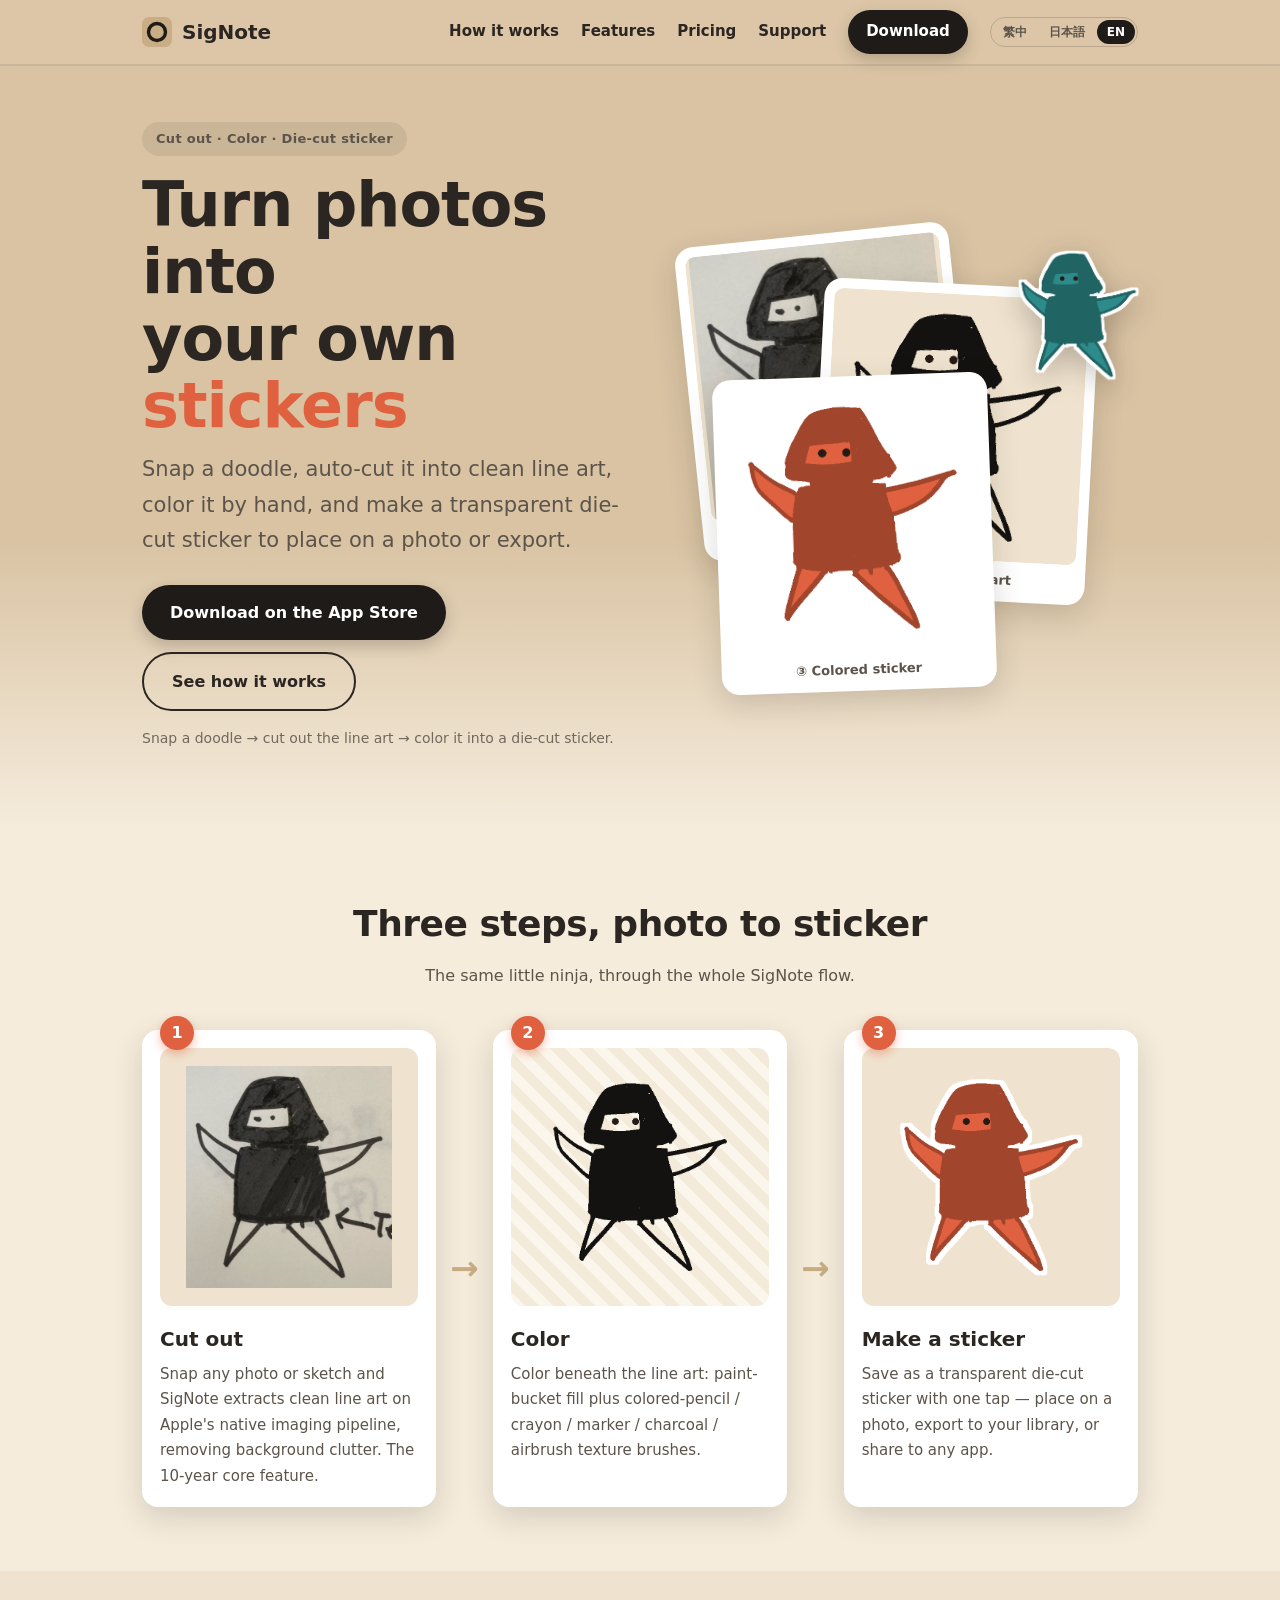
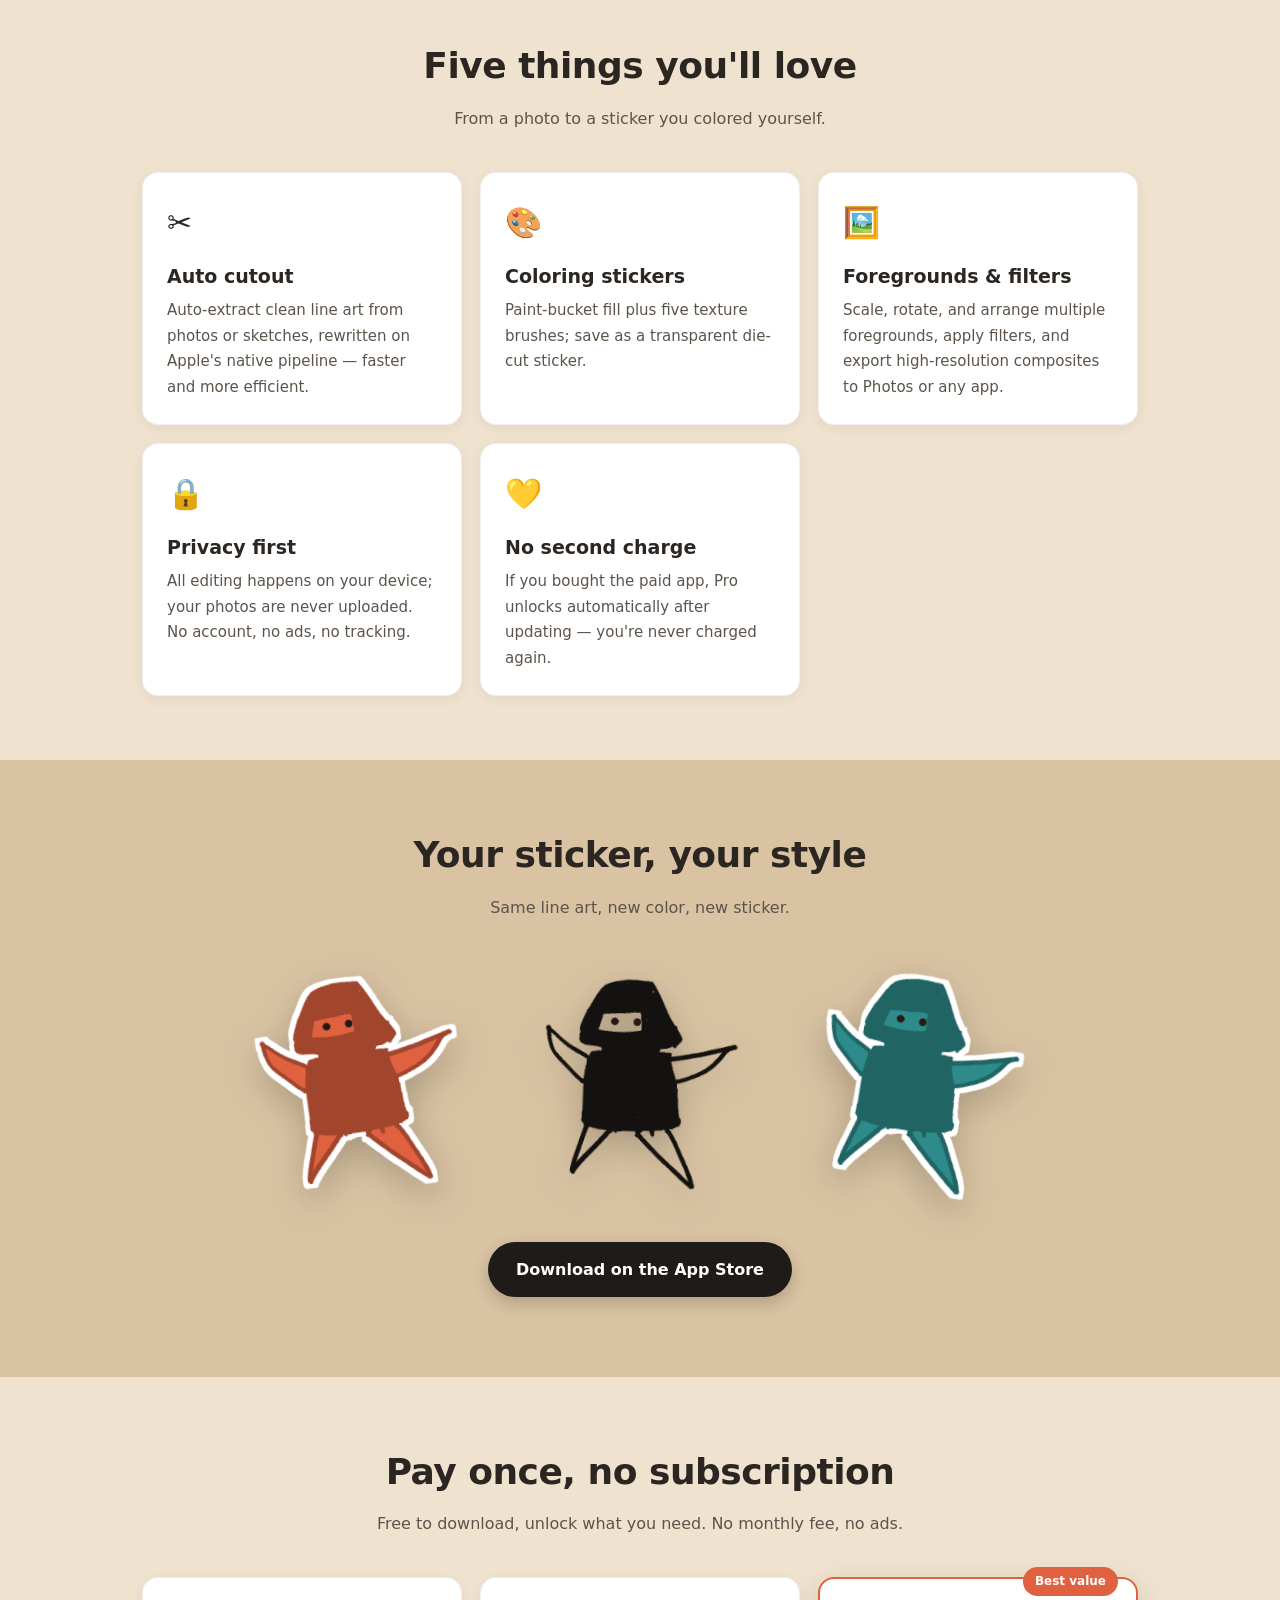
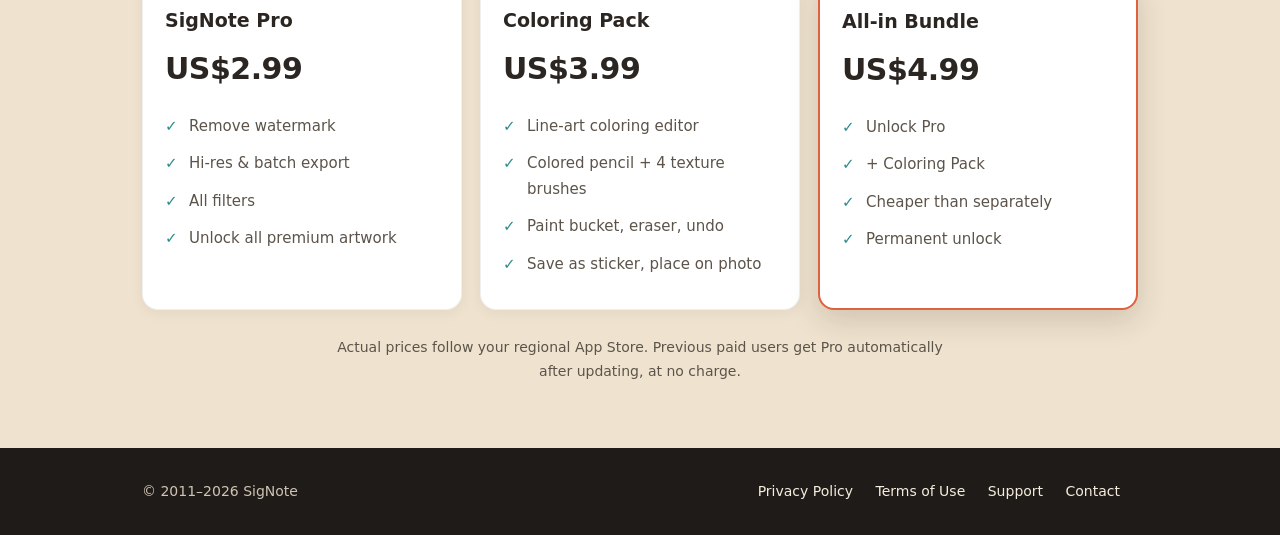
==== index.html @ ab389748 "官網多語系切換（繁中／日本語／English）上線 Co-Authored-By: Claude Opus 4.8 <noreply@anthropic.com>" ====
<!DOCTYPE html>
<!-- SigNote website — content v2.0.0 (無社群版；v2.1 廣場內容見 git tag site-v2.1.0) -->
<html lang="zh-Hant">
<head>
<meta charset="utf-8">
<meta name="viewport" content="width=device-width, initial-scale=1">
<title>SigNote — 把照片畫成你的貼紙</title>
<meta name="description" content="SigNote：把照片或手繪稿自動去背成乾淨線稿，在線稿上塗色，做成透明 die-cut 貼紙。十年磨一劍的照片註記 App，SigNote 出品。">
<meta property="og:title" content="SigNote — 把照片畫成你的貼紙">
<meta property="og:description" content="畫稿去背 × 線稿塗色 × 透明 die-cut 貼紙。">
<meta property="og:type" content="website">
<link rel="stylesheet" href="style.css">
</head>
<body>

<!-- TODO：把 APPSTORE_URL 換成正式 App Store 連結 -->
<header class="site">
  <div class="wrap">
    <a class="brand" href="#top">
      <svg width="30" height="30" viewBox="0 0 30 30" aria-hidden="true">
        <rect width="30" height="30" rx="7" fill="#c9ad84"/>
        <circle cx="15" cy="15" r="8.5" fill="none" stroke="#1f1b18" stroke-width="3.4"/>
      </svg>
      SigNote
    </a>
    <nav class="top">
      <a href="#how" data-i18n="nav_how">怎麼運作</a>
      <a href="#features" data-i18n="nav_features">功能</a>
      <a href="#pricing" data-i18n="nav_pricing">價格</a>
      <a href="support.html" data-i18n="nav_support">客服</a>
      <a class="btn btn-sm" href="APPSTORE_URL" data-i18n="nav_download">下載</a>
      <span class="lang-switch" role="group" aria-label="Language">
        <button type="button" data-lang="zh">繁中</button>
        <button type="button" data-lang="ja">日本語</button>
        <button type="button" data-lang="en">EN</button>
      </span>
    </nav>
  </div>
</header>

<!-- HERO -->
<section class="hero" id="top">
  <div class="wrap hero-grid">
    <div class="hero-copy">
      <span class="eyebrow" data-i18n="hero_eyebrow">畫稿去背 · 線稿塗色 · 透明貼紙</span>
      <h1 data-i18n="hero_h1">把照片<br>畫成你的<span class="hl">貼紙</span></h1>
      <p class="tag" data-i18n="hero_tag">一張隨手拍的塗鴉，自動去背成乾淨線稿，親手上色，做成透明 die-cut 貼紙，貼回照片或輸出分享。</p>
      <p class="cta">
        <a class="btn" href="APPSTORE_URL" data-i18n="hero_cta1">App Store 下載</a>
        <a class="btn alt" href="#how" data-i18n="hero_cta2">看看怎麼做</a>
      </p>
      <p class="en" data-i18n="hero_en">Snap a doodle → cut out the line art → color it into a die-cut sticker.</p>
    </div>

    <div class="hero-art" aria-hidden="true">
      <figure class="pl pl-1">
        <img src="assets/demo-source.jpg" alt="手繪原稿" loading="eager">
        <figcaption data-i18n="hero_cap1">① 拍下塗鴉</figcaption>
      </figure>
      <figure class="pl pl-2">
        <img src="assets/demo-lineart.png" alt="去背線稿">
        <figcaption data-i18n="hero_cap2">② 去背線稿</figcaption>
      </figure>
      <figure class="pl pl-3 sticker">
        <img src="assets/demo-sticker.png" alt="彩色貼紙">
        <figcaption data-i18n="hero_cap3">③ 塗色貼紙</figcaption>
      </figure>
      <img class="float-stik fs-a" src="assets/demo-sticker-teal.png" alt="">
    </div>
  </div>
</section>

<!-- HOW IT WORKS -->
<section class="block how" id="how">
  <div class="wrap">
    <h2 data-i18n="how_h2">三步，從照片到貼紙</h2>
    <p class="sub" data-i18n="how_sub">同一隻小忍者，走完 SigNote 的完整流程。</p>
    <div class="steps">
      <div class="step">
        <div class="stage"><img src="assets/demo-source.jpg" alt="手繪原稿"></div>
        <div class="n">1</div>
        <h3 data-i18n="step1_h">畫稿去背</h3>
        <p data-i18n="step1_p">拍下任何照片或手繪稿，SigNote 以 Apple 原生影像管線自動萃取乾淨線稿，去掉背景雜物。十年口碑的核心功能。</p>
      </div>
      <div class="arrow">→</div>
      <div class="step">
        <div class="stage line"><img src="assets/demo-lineart.png" alt="去背線稿"></div>
        <div class="n">2</div>
        <h3 data-i18n="step2_h">線稿塗色</h3>
        <p data-i18n="step2_p">在線稿下方上色：油漆桶填色，搭配彩色鉛筆／蠟筆／麥克筆／炭筆／噴槍質感筆刷，隨手畫出自己的風格。</p>
      </div>
      <div class="arrow">→</div>
      <div class="step">
        <div class="stage"><img src="assets/demo-sticker.png" alt="彩色 die-cut 貼紙"></div>
        <div class="n">3</div>
        <h3 data-i18n="step3_h">變成貼紙</h3>
        <p data-i18n="step3_p">一鍵存成透明 die-cut 貼紙，貼回照片前景、輸出到相簿，或分享到任何 App。</p>
      </div>
    </div>
  </div>
</section>

<!-- FEATURES -->
<section class="block tint" id="features">
  <div class="wrap">
    <h2 data-i18n="feat_h2">你會愛上的五件事</h2>
    <p class="sub" data-i18n="feat_sub">從一張照片，到一張你親手上色的貼紙。</p>
    <div class="features">
      <div class="card"><div class="ic">✂️</div><h3 data-i18n="f1_h">畫稿去背</h3><p data-i18n="f1_p">照片或手繪稿自動萃取乾淨線稿，以 Apple 原生影像管線重寫，更快更省電。</p></div>
      <div class="card"><div class="ic">🎨</div><h3 data-i18n="f2_h">塗色貼紙</h3><p data-i18n="f2_p">油漆桶填色＋五種質感筆刷，存成透明 die-cut 貼紙。</p></div>
      <div class="card"><div class="ic">🖼️</div><h3 data-i18n="f3_h">前景與濾鏡</h3><p data-i18n="f3_p">多張前景自由縮放旋轉、套濾鏡，高解析合成輸出到相簿或任何 App。</p></div>
      <div class="card"><div class="ic">🔒</div><h3 data-i18n="f4_h">隱私優先</h3><p data-i18n="f4_p">編輯全在裝置本機完成，相簿照片不外傳。無帳號、無廣告、無追蹤。</p></div>
      <div class="card"><div class="ic">💛</div><h3 data-i18n="f5_h">老用戶不二次收費</h3><p data-i18n="f5_p">曾購買付費版的你，更新後自動解鎖 Pro，永不再收費。</p></div>
    </div>
  </div>
</section>

<!-- SHOWCASE -->
<section class="block showcase">
  <div class="wrap">
    <h2 data-i18n="show_h2">你的貼紙，你的風格</h2>
    <p class="sub" data-i18n="show_sub">同一張線稿，換個顏色就是全新的貼紙。</p>
    <div class="stik-row">
      <img src="assets/demo-sticker.png" alt="珊瑚色忍者貼紙" class="bigstik s1">
      <img src="assets/demo-lineart.png" alt="線稿忍者" class="bigstik s2">
      <img src="assets/demo-sticker-teal.png" alt="湖綠色忍者貼紙" class="bigstik s3">
    </div>
    <p class="center"><a class="btn" href="APPSTORE_URL" data-i18n="hero_cta1">App Store 下載</a></p>
  </div>
</section>

<!-- PRICING -->
<section class="block tint" id="pricing">
  <div class="wrap">
    <h2 data-i18n="price_h2">一次買斷，沒有訂閱</h2>
    <p class="sub" data-i18n="price_sub">免費下載，依你需要解鎖。沒有月費、沒有廣告。</p>
    <div class="plans">
      <div class="plan">
        <h3>SigNote Pro</h3>
        <div class="price">US$2.99</div>
        <ul data-i18n="plan1_list">
          <li>去除浮水印</li>
          <li>高解析・批次輸出</li>
          <li>全部濾鏡</li>
          <li>解鎖全部進階圖案</li>
        </ul>
      </div>
      <div class="plan">
        <h3 data-i18n="plan2_h">塗色貼紙功能包</h3>
        <div class="price">US$3.99</div>
        <ul data-i18n="plan2_list">
          <li>線稿塗色編輯器</li>
          <li>彩色鉛筆＋四種質感筆刷</li>
          <li>油漆桶・橡皮擦・undo</li>
          <li>存成貼紙、貼回照片</li>
        </ul>
      </div>
      <div class="plan best">
        <span class="ribbon" data-i18n="plan_ribbon">最划算</span>
        <h3 data-i18n="plan3_h">全功能包</h3>
        <div class="price">US$4.99</div>
        <ul data-i18n="plan3_list">
          <li>一次解鎖 Pro</li>
          <li>＋ 塗色貼紙功能包</li>
          <li>比分開買更省</li>
          <li>永久解鎖</li>
        </ul>
      </div>
    </div>
    <p class="foot-note" data-i18n="price_note">實際價格依各地區 App Store 為準。曾購買舊付費版的用戶更新後自動解鎖 Pro，不再收費。</p>
  </div>
</section>

<footer class="site">
  <div class="wrap">
    <div>© 2011–2026 SigNote</div>
    <div class="links">
      <a href="privacy.html" data-i18n="foot_privacy">隱私權政策</a>
      <a href="terms.html" data-i18n="foot_terms">使用條款</a>
      <a href="support.html" data-i18n="foot_support">客服支援</a>
      <a href="mailto:signote.app@gmail.com" data-i18n="foot_contact">聯絡我們</a>
    </div>
  </div>
</footer>

<script src="i18n.js"></script>
</body>
</html>
---- style.css ----
/* SigNote 官網共用樣式。牛皮紙暖色 + 手繪 die-cut 貼紙感，呼應 App ICON。純 CSS、無框架。 */
:root {
  --kraft: #d9c3a3;
  --kraft-deep: #c9ad84;
  --ink: #2b2622;
  --ink-soft: #5c544b;
  --paper: #f5ecdc;
  --paper-2: #efe3cf;
  --accent: #1f1b18;
  --pop: #e0613f;
  --teal: #2e8b8b;
  --like: #e8557a;
  --radius: 16px;
  --maxw: 1040px;
  --shadow: 0 10px 30px rgba(40,30,20,.16);
}
* { box-sizing: border-box; }
html { scroll-behavior: smooth; }
body {
  margin: 0;
  font-family: -apple-system, "PingFang TC", "Hiragino Sans", "Noto Sans TC", system-ui, sans-serif;
  color: var(--ink);
  background: var(--paper);
  line-height: 1.7;
  -webkit-font-smoothing: antialiased;
}
a { color: var(--pop); text-decoration: none; }
a:hover { text-decoration: underline; }
img { max-width: 100%; display: block; }
.wrap { max-width: var(--maxw); margin: 0 auto; padding: 0 22px; }
.center { text-align: center; }

/* Header / nav */
header.site {
  background: rgba(217,195,163,.92);
  backdrop-filter: saturate(140%) blur(8px);
  -webkit-backdrop-filter: saturate(140%) blur(8px);
  border-bottom: 2px solid rgba(0,0,0,.08);
  position: sticky; top: 0; z-index: 20;
}
header.site .wrap { display: flex; align-items: center; justify-content: space-between; height: 64px; }
.brand { display: flex; align-items: center; gap: 10px; font-weight: 800; font-size: 20px; color: var(--ink); }
.brand:hover { text-decoration: none; }
.brand svg { display: block; }
nav.top { display: flex; align-items: center; gap: 22px; }
nav.top a { color: var(--ink); font-weight: 600; font-size: 15px; }
nav.top a.btn-sm { color: #fff; }
@media (max-width: 620px){ nav.top a:not(.btn-sm){ display:none; } }

/* Buttons */
.btn {
  display: inline-block; background: var(--accent); color: #fff !important;
  padding: 14px 28px; border-radius: 999px; font-weight: 700; font-size: 16px;
  border: 0; cursor: pointer; transition: transform .12s ease, box-shadow .12s ease;
  box-shadow: 0 6px 16px rgba(31,27,24,.22);
}
.btn:hover { text-decoration: none; transform: translateY(-2px); box-shadow: 0 10px 22px rgba(31,27,24,.28); }
.btn.alt { background: transparent; color: var(--ink) !important; border: 2px solid var(--ink); box-shadow: none; }
.btn.alt:hover { background: rgba(31,27,24,.06); }
.btn-sm { padding: 9px 18px; font-size: 14px; }

/* Hero */
.hero { background: linear-gradient(180deg, var(--kraft) 0%, var(--kraft) 62%, var(--paper) 100%); padding: 56px 0 64px; overflow: hidden; }
.hero-grid { display: grid; grid-template-columns: 1.05fr .95fr; gap: 32px; align-items: center; }
.eyebrow { display: inline-block; background: rgba(31,27,24,.08); color: var(--ink-soft);
  font-weight: 700; font-size: 13px; letter-spacing: .3px; padding: 6px 14px; border-radius: 999px; }
.hero h1 { font-size: clamp(38px, 6.4vw, 62px); line-height: 1.08; margin: 16px 0 12px; letter-spacing: -1px; }
.hero h1 .hl { color: var(--pop); }
.hero .tag { font-size: clamp(17px, 2.4vw, 21px); color: var(--ink-soft); margin: 0 0 26px; max-width: 480px; }
.hero .cta { display: flex; gap: 12px; flex-wrap: wrap; margin: 0 0 16px; }
.hero .en { font-size: 14px; color: var(--ink-soft); opacity: .85; }

/* Hero pipeline art: three overlapping die-cut cards + floating sticker */
.hero-art { position: relative; min-height: 420px; }
.pl { position: absolute; margin: 0; width: 60%; background: #fff;
  border-radius: 18px; box-shadow: var(--shadow); padding: 10px 10px 8px; }
.pl img { width: 100%; aspect-ratio: 1/1.04; object-fit: contain; border-radius: 10px; background: var(--paper-2); }
.pl figcaption { text-align: center; font-size: 13px; font-weight: 700; color: var(--ink-soft); padding: 8px 0 2px; }
.pl-1 { top: 0; left: 2%; transform: rotate(-6deg); z-index: 1; }
.pl-2 { top: 12%; left: 30%; transform: rotate(3deg); z-index: 2; }
.pl-3 { top: 34%; left: 8%; transform: rotate(-2deg); z-index: 3; }
.pl.sticker img { background: transparent; }
.pl.sticker { background: #fff; }
.float-stik { position: absolute; width: 30%; right: -2%; top: 2%; z-index: 4;
  filter: drop-shadow(0 8px 14px rgba(40,30,20,.28)); animation: float 5.5s ease-in-out infinite; }
@keyframes float { 0%,100%{ transform: translateY(0) rotate(8deg);} 50%{ transform: translateY(-14px) rotate(8deg);} }

@media (max-width: 760px){
  .hero-grid { grid-template-columns: 1fr; }
  .hero-art { min-height: 360px; margin-top: 8px; max-width: 420px; }
}

/* Sections */
section.block { padding: 64px 0; }
section.block.tint { background: var(--paper-2); }
section.block h2 { font-size: clamp(27px, 4vw, 36px); margin: 0 0 8px; text-align: center; letter-spacing: -.5px; }
section.block .sub { text-align: center; color: var(--ink-soft); margin: 0 auto 40px; max-width: 560px; }

/* How it works — pipeline */
.steps { display: flex; align-items: stretch; justify-content: center; gap: 14px; flex-wrap: wrap; }
.step { flex: 1 1 240px; max-width: 300px; background: #fff; border-radius: var(--radius);
  box-shadow: var(--shadow); padding: 18px; position: relative; }
.step .stage { background: var(--paper-2); border-radius: 12px; aspect-ratio: 1/1; display: grid; place-items: center; overflow: hidden; }
.step .stage img { width: 86%; height: 86%; object-fit: contain; }
.step .stage.line { background: repeating-linear-gradient(45deg, #fbf6ec, #fbf6ec 10px, #f3ead9 10px, #f3ead9 20px); }
.step .n { position: absolute; top: -14px; left: 18px; width: 34px; height: 34px; border-radius: 50%;
  background: var(--pop); color: #fff; font-weight: 800; display: grid; place-items: center; box-shadow: 0 4px 10px rgba(224,97,63,.4); }
.step h3 { margin: 16px 0 6px; font-size: 20px; }
.step p { margin: 0; color: var(--ink-soft); font-size: 15px; }
.steps .arrow { align-self: center; font-size: 34px; color: var(--kraft-deep); font-weight: 700; }
@media (max-width: 760px){ .steps .arrow { transform: rotate(90deg); } }

/* Feature grid */
.features { display: grid; grid-template-columns: repeat(auto-fit, minmax(240px, 1fr)); gap: 18px; }
.card {
  background: #fff; border: 1px solid rgba(0,0,0,.06); border-radius: var(--radius);
  padding: 24px; box-shadow: 0 3px 14px rgba(40,30,20,.06); transition: transform .14s ease, box-shadow .14s ease;
}
.card:hover { transform: translateY(-3px); box-shadow: var(--shadow); }
.card .ic { font-size: 30px; }
.card h3 { margin: 12px 0 6px; font-size: 19px; }
.card p { margin: 0; color: var(--ink-soft); font-size: 15px; }

/* Showcase — scattered die-cut stickers */
.showcase { background: var(--kraft); }
.stik-row { display: flex; gap: clamp(8px, 4vw, 48px); justify-content: center; align-items: center; flex-wrap: wrap; margin-bottom: 36px; }
.bigstik { width: clamp(150px, 26vw, 230px); filter: drop-shadow(0 12px 18px rgba(40,30,20,.26)); transition: transform .2s ease; }
.bigstik:hover { transform: translateY(-6px) scale(1.03); }
.bigstik.s1 { transform: rotate(-8deg); }
.bigstik.s2 { transform: rotate(2deg); }
.bigstik.s3 { transform: rotate(9deg); }
.bigstik.s1:hover { transform: rotate(-8deg) translateY(-6px) scale(1.03); }
.bigstik.s3:hover { transform: rotate(9deg) translateY(-6px) scale(1.03); }

/* Pricing */
.plans { display: grid; grid-template-columns: repeat(auto-fit, minmax(230px, 1fr)); gap: 18px; align-items: stretch; }
.plan { background: #fff; border-radius: var(--radius); padding: 26px 22px; box-shadow: 0 3px 14px rgba(40,30,20,.06);
  border: 1px solid rgba(0,0,0,.06); position: relative; display: flex; flex-direction: column; }
.plan.best { border: 2px solid var(--pop); box-shadow: var(--shadow); }
.plan .ribbon { position: absolute; top: -12px; right: 18px; background: var(--pop); color: #fff;
  font-size: 12px; font-weight: 800; padding: 4px 12px; border-radius: 999px; }
.plan h3 { margin: 0 0 6px; font-size: 19px; }
.plan .price { font-size: 30px; font-weight: 800; letter-spacing: -.5px; margin-bottom: 14px; }
.plan ul { list-style: none; padding: 0; margin: 0; }
.plan li { color: var(--ink-soft); font-size: 15px; padding: 6px 0 6px 24px; position: relative; }
.plan li::before { content: "✓"; position: absolute; left: 0; color: var(--teal); font-weight: 800; }
.foot-note { text-align: center; color: var(--ink-soft); font-size: 14px; margin: 26px auto 0; max-width: 620px; }

/* Legal pages */
.legal { padding: 48px 0 72px; max-width: 760px; }   /* 窄一點利於長文閱讀 */
.legal h1 { font-size: 30px; margin-bottom: 4px; }
.legal .updated { color: var(--ink-soft); font-size: 14px; margin-bottom: 28px; }
.legal h2 { font-size: 21px; margin: 30px 0 8px; }
.legal h3 { font-size: 17px; margin: 20px 0 6px; }
.legal p, .legal li { color: var(--ink-soft); }
.legal .divider { border: 0; border-top: 1px dashed rgba(0,0,0,.2); margin: 40px 0; }
.legal table { width: 100%; border-collapse: collapse; margin: 12px 0; font-size: 14px; }
.legal th, .legal td { border: 1px solid rgba(0,0,0,.12); padding: 8px 10px; text-align: left; }
.lang-note { background: var(--kraft); border-radius: 12px; padding: 10px 16px; font-size: 14px; display: inline-block; }

/* Footer */
footer.site { background: var(--accent); color: #cfc4b3; padding: 32px 0; font-size: 14px; }
footer.site .wrap { display: flex; flex-wrap: wrap; gap: 14px 28px; justify-content: space-between; align-items: center; }
footer.site a { color: #f5ecdc; }
footer.site .links a { margin-right: 18px; }

/* 語言切換 */
.lang-switch { display: inline-flex; gap: 2px; border: 1px solid rgba(31,27,24,.18); border-radius: 999px; padding: 2px; }
.lang-switch button { font: inherit; font-size: 12px; font-weight: 600; line-height: 1; color: var(--ink-soft); background: transparent; border: 0; padding: 6px 10px; border-radius: 999px; cursor: pointer; }
.lang-switch button:hover { color: var(--ink); }
.lang-switch button[aria-current="true"] { background: var(--accent); color: #fff; }
@media (max-width: 620px){ .lang-switch button { padding: 6px 8px; font-size: 11px; } }

@media (prefers-reduced-motion: reduce){ .float-stik { animation: none; } * { scroll-behavior: auto; } }
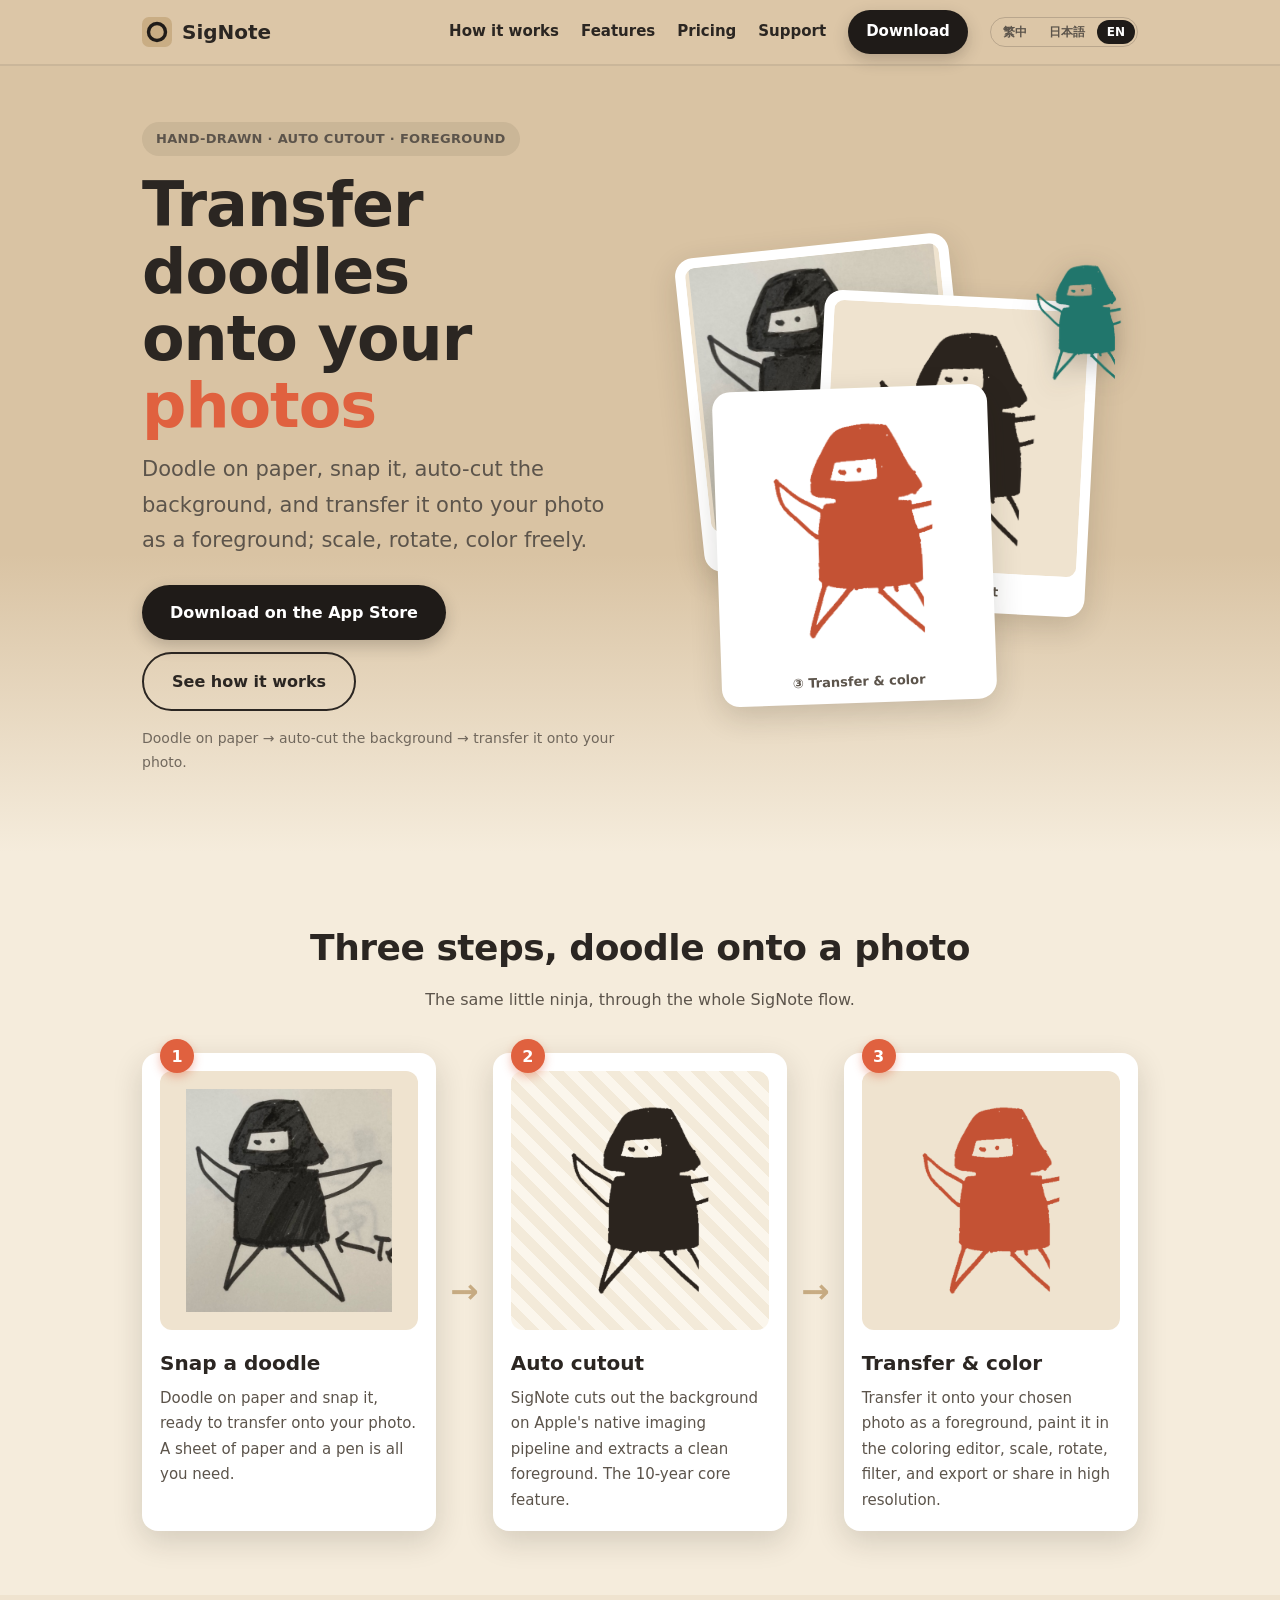
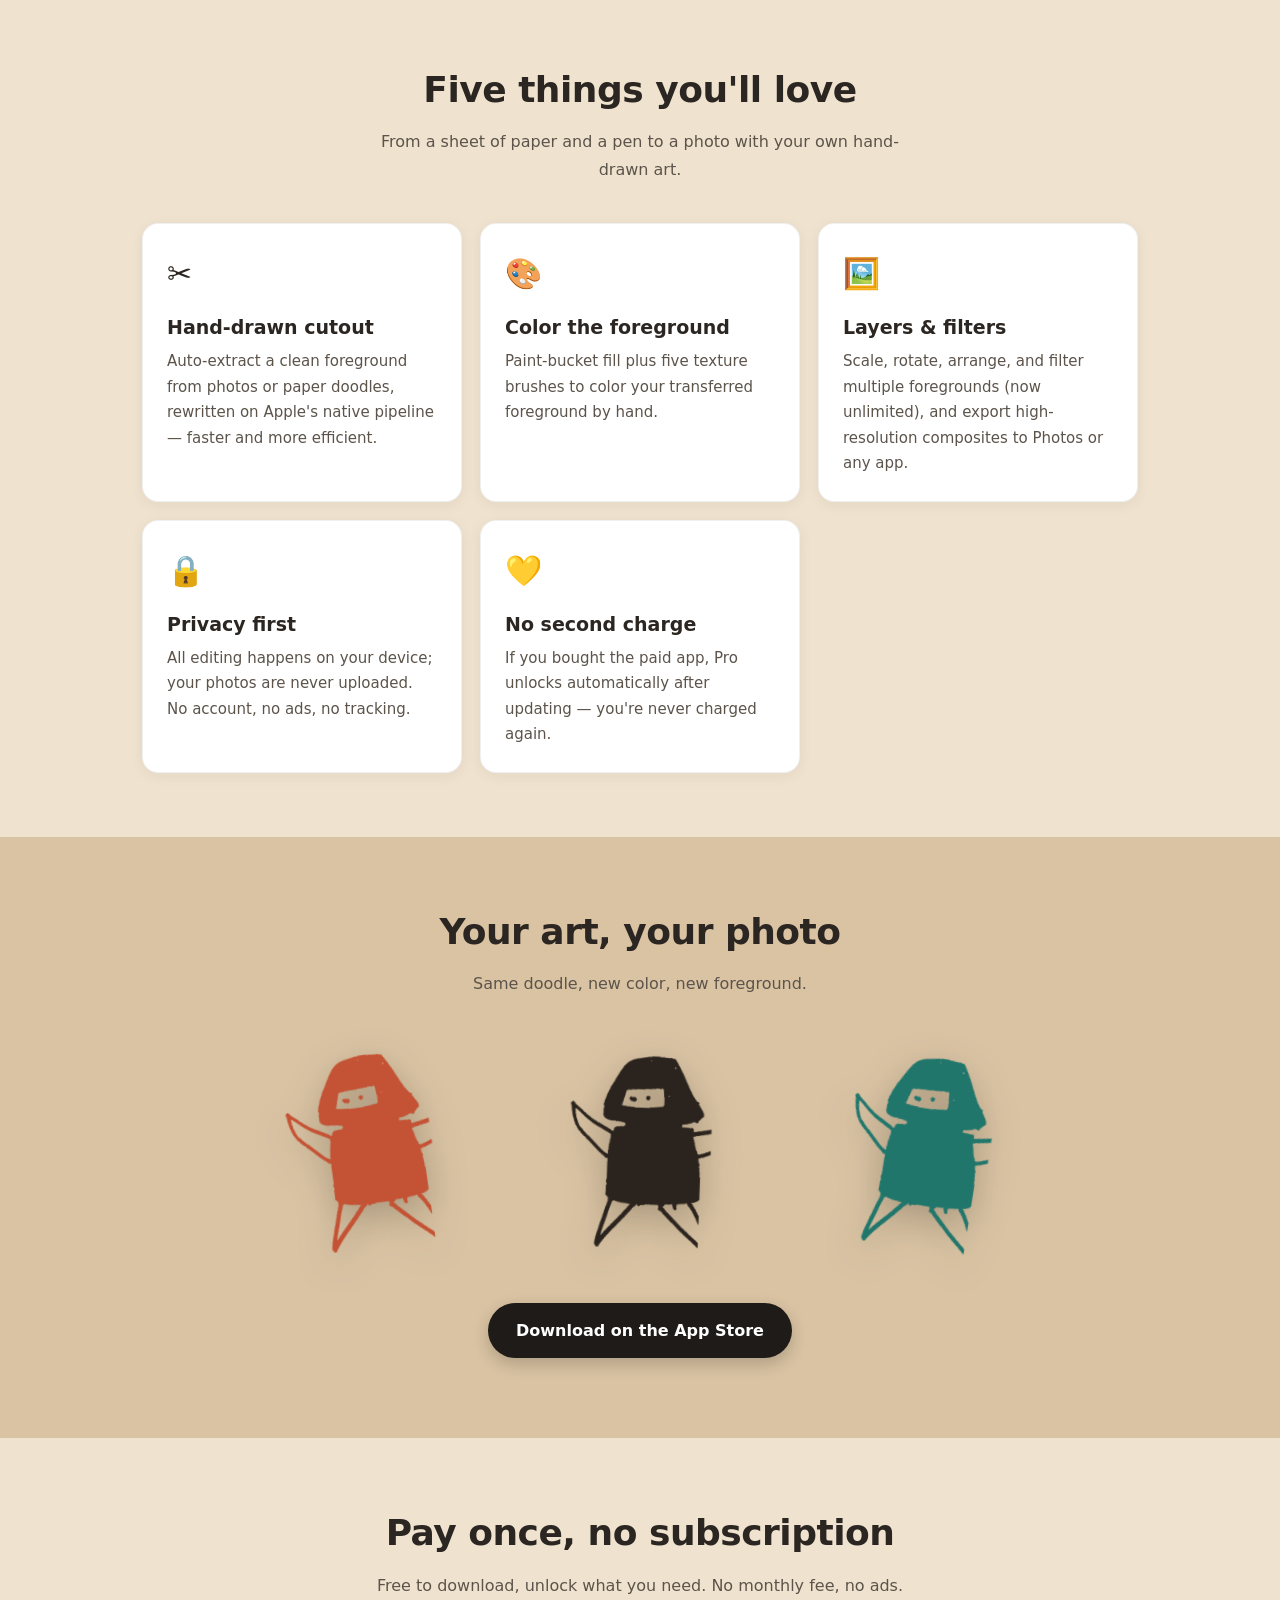
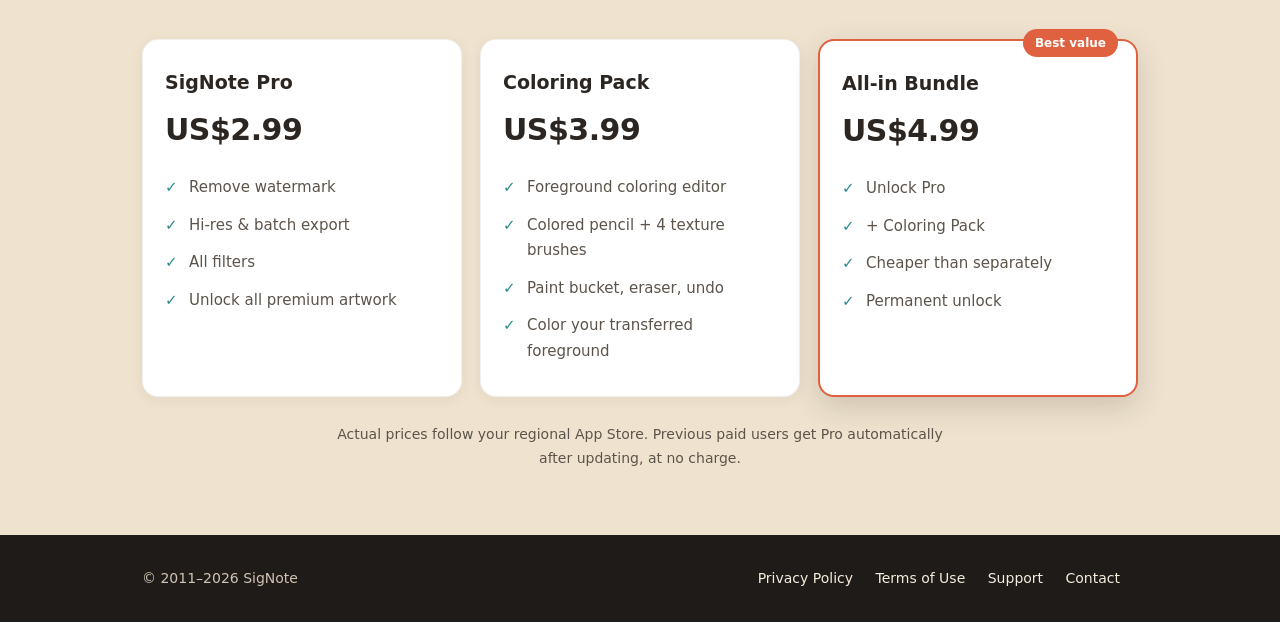
==== commit 62d7a140: "官網回到「手繪轉印到照片」定位＋重做前景圖 Co-Authored-By: Claude Opus 4.8 <noreply@anthropic.com>" ====
--- a/index.html
+++ b/index.html
@@ -1,13 +1,13 @@
 <!DOCTYPE html>
-<!-- SigNote website — content v2.0.0 (無社群版；v2.1 廣場內容見 git tag site-v2.1.0) -->
+<!-- SigNote website — content v2.0.0 (手繪轉印定位；v2.1 廣場內容見 git tag site-v2.1.0) -->
 <html lang="zh-Hant">
 <head>
 <meta charset="utf-8">
 <meta name="viewport" content="width=device-width, initial-scale=1">
-<title>SigNote — 把照片畫成你的貼紙</title>
-<meta name="description" content="SigNote：把照片或手繪稿自動去背成乾淨線稿，在線稿上塗色，做成透明 die-cut 貼紙。十年磨一劍的照片註記 App，SigNote 出品。">
-<meta property="og:title" content="SigNote — 把照片畫成你的貼紙">
-<meta property="og:description" content="畫稿去背 × 線稿塗色 × 透明 die-cut 貼紙。">
+<title>SigNote — 把手繪轉印到照片</title>
+<meta name="description" content="SigNote：把紙上手繪塗鴉自動去背，轉印到照片上當前景，自由縮放、旋轉、上色。十年磨一劍的手繪照片 App，台灣製造。">
+<meta property="og:title" content="SigNote — 把手繪轉印到照片">
+<meta property="og:description" content="手繪轉印 × 自動去背 × 多層前景。">
 <meta property="og:type" content="website">
 <link rel="stylesheet" href="style.css">
 </head>
@@ -42,30 +42,30 @@
 <section class="hero" id="top">
   <div class="wrap hero-grid">
     <div class="hero-copy">
-      <span class="eyebrow" data-i18n="hero_eyebrow">畫稿去背 · 線稿塗色 · 透明貼紙</span>
-      <h1 data-i18n="hero_h1">把照片<br>畫成你的<span class="hl">貼紙</span></h1>
-      <p class="tag" data-i18n="hero_tag">一張隨手拍的塗鴉，自動去背成乾淨線稿，親手上色，做成透明 die-cut 貼紙，貼回照片或輸出分享。</p>
+      <span class="eyebrow" data-i18n="hero_eyebrow">手繪轉印 · 自動去背 · 多層前景</span>
+      <h1 data-i18n="hero_h1">把手繪<br>轉印到你的<span class="hl">照片</span></h1>
+      <p class="tag" data-i18n="hero_tag">紙上隨手一張塗鴉，拍下自動去背，轉印成照片前景，自由縮放、旋轉、親手上色。</p>
       <p class="cta">
         <a class="btn" href="APPSTORE_URL" data-i18n="hero_cta1">App Store 下載</a>
         <a class="btn alt" href="#how" data-i18n="hero_cta2">看看怎麼做</a>
       </p>
-      <p class="en" data-i18n="hero_en">Snap a doodle → cut out the line art → color it into a die-cut sticker.</p>
+      <p class="en" data-i18n="hero_en">Doodle on paper → auto-cut the background → transfer it onto your photo.</p>
     </div>
 
     <div class="hero-art" aria-hidden="true">
       <figure class="pl pl-1">
-        <img src="assets/demo-source.jpg" alt="手繪原稿" loading="eager">
+        <img src="assets/demo-source.jpg" alt="手繪塗鴉" loading="eager">
         <figcaption data-i18n="hero_cap1">① 拍下塗鴉</figcaption>
       </figure>
       <figure class="pl pl-2">
-        <img src="assets/demo-lineart.png" alt="去背線稿">
-        <figcaption data-i18n="hero_cap2">② 去背線稿</figcaption>
+        <img src="assets/demo-fg.png" alt="自動去背前景">
+        <figcaption data-i18n="hero_cap2">② 自動去背</figcaption>
       </figure>
       <figure class="pl pl-3 sticker">
-        <img src="assets/demo-sticker.png" alt="彩色貼紙">
-        <figcaption data-i18n="hero_cap3">③ 塗色貼紙</figcaption>
+        <img src="assets/demo-fg-coral.png" alt="轉印上色前景">
+        <figcaption data-i18n="hero_cap3">③ 轉印上色</figcaption>
       </figure>
-      <img class="float-stik fs-a" src="assets/demo-sticker-teal.png" alt="">
+      <img class="float-stik fs-a" src="assets/demo-fg-teal.png" alt="">
     </div>
   </div>
 </section>
@@ -73,28 +73,28 @@
 <!-- HOW IT WORKS -->
 <section class="block how" id="how">
   <div class="wrap">
-    <h2 data-i18n="how_h2">三步，從照片到貼紙</h2>
+    <h2 data-i18n="how_h2">三步，把手繪轉印到照片</h2>
     <p class="sub" data-i18n="how_sub">同一隻小忍者，走完 SigNote 的完整流程。</p>
     <div class="steps">
       <div class="step">
-        <div class="stage"><img src="assets/demo-source.jpg" alt="手繪原稿"></div>
+        <div class="stage"><img src="assets/demo-source.jpg" alt="手繪塗鴉"></div>
         <div class="n">1</div>
-        <h3 data-i18n="step1_h">畫稿去背</h3>
-        <p data-i18n="step1_p">拍下任何照片或手繪稿，SigNote 以 Apple 原生影像管線自動萃取乾淨線稿，去掉背景雜物。十年口碑的核心功能。</p>
+        <h3 data-i18n="step1_h">拍下塗鴉</h3>
+        <p data-i18n="step1_p">在紙上隨手塗鴉，拍下照片，準備轉印到你的相片裡。一張紙、一隻筆就能開始。</p>
       </div>
       <div class="arrow">→</div>
       <div class="step">
-        <div class="stage line"><img src="assets/demo-lineart.png" alt="去背線稿"></div>
+        <div class="stage line"><img src="assets/demo-fg.png" alt="自動去背前景"></div>
         <div class="n">2</div>
-        <h3 data-i18n="step2_h">線稿塗色</h3>
-        <p data-i18n="step2_p">在線稿下方上色：油漆桶填色，搭配彩色鉛筆／蠟筆／麥克筆／炭筆／噴槍質感筆刷，隨手畫出自己的風格。</p>
+        <h3 data-i18n="step2_h">自動去背</h3>
+        <p data-i18n="step2_p">SigNote 以 Apple 原生影像管線自動去背，萃取乾淨前景，去掉背景雜物。十年口碑的核心功能。</p>
       </div>
       <div class="arrow">→</div>
       <div class="step">
-        <div class="stage"><img src="assets/demo-sticker.png" alt="彩色 die-cut 貼紙"></div>
+        <div class="stage"><img src="assets/demo-fg-coral.png" alt="轉印上色前景"></div>
         <div class="n">3</div>
-        <h3 data-i18n="step3_h">變成貼紙</h3>
-        <p data-i18n="step3_p">一鍵存成透明 die-cut 貼紙，貼回照片前景、輸出到相簿，或分享到任何 App。</p>
+        <h3 data-i18n="step3_h">轉印上色</h3>
+        <p data-i18n="step3_p">轉印到你選的照片當前景，進塗色編輯器親手上色，自由縮放、旋轉、套濾鏡，高解析輸出或分享。</p>
       </div>
     </div>
   </div>
@@ -104,11 +104,11 @@
 <section class="block tint" id="features">
   <div class="wrap">
     <h2 data-i18n="feat_h2">你會愛上的五件事</h2>
-    <p class="sub" data-i18n="feat_sub">從一張照片，到一張你親手上色的貼紙。</p>
+    <p class="sub" data-i18n="feat_sub">從一張紙、一隻筆，到一張有你手繪的照片。</p>
     <div class="features">
-      <div class="card"><div class="ic">✂️</div><h3 data-i18n="f1_h">畫稿去背</h3><p data-i18n="f1_p">照片或手繪稿自動萃取乾淨線稿，以 Apple 原生影像管線重寫，更快更省電。</p></div>
-      <div class="card"><div class="ic">🎨</div><h3 data-i18n="f2_h">塗色貼紙</h3><p data-i18n="f2_p">油漆桶填色＋五種質感筆刷，存成透明 die-cut 貼紙。</p></div>
-      <div class="card"><div class="ic">🖼️</div><h3 data-i18n="f3_h">前景與濾鏡</h3><p data-i18n="f3_p">多張前景自由縮放旋轉、套濾鏡，高解析合成輸出到相簿或任何 App。</p></div>
+      <div class="card"><div class="ic">✂️</div><h3 data-i18n="f1_h">手繪去背</h3><p data-i18n="f1_p">照片或紙上塗鴉自動萃取乾淨前景，以 Apple 原生影像管線重寫，更快更省電。</p></div>
+      <div class="card"><div class="ic">🎨</div><h3 data-i18n="f2_h">前景上色</h3><p data-i18n="f2_p">油漆桶填色＋五種質感筆刷，為轉印的前景親手上色。</p></div>
+      <div class="card"><div class="ic">🖼️</div><h3 data-i18n="f3_h">多層前景與濾鏡</h3><p data-i18n="f3_p">多張前景自由縮放、旋轉、排列、套濾鏡（不再有張數上限），高解析合成輸出到相簿或任何 App。</p></div>
       <div class="card"><div class="ic">🔒</div><h3 data-i18n="f4_h">隱私優先</h3><p data-i18n="f4_p">編輯全在裝置本機完成，相簿照片不外傳。無帳號、無廣告、無追蹤。</p></div>
       <div class="card"><div class="ic">💛</div><h3 data-i18n="f5_h">老用戶不二次收費</h3><p data-i18n="f5_p">曾購買付費版的你，更新後自動解鎖 Pro，永不再收費。</p></div>
     </div>
@@ -118,12 +118,12 @@
 <!-- SHOWCASE -->
 <section class="block showcase">
   <div class="wrap">
-    <h2 data-i18n="show_h2">你的貼紙，你的風格</h2>
-    <p class="sub" data-i18n="show_sub">同一張線稿，換個顏色就是全新的貼紙。</p>
+    <h2 data-i18n="show_h2">你的手繪，你的照片</h2>
+    <p class="sub" data-i18n="show_sub">同一張塗鴉，換個顏色就是全新的前景。</p>
     <div class="stik-row">
-      <img src="assets/demo-sticker.png" alt="珊瑚色忍者貼紙" class="bigstik s1">
-      <img src="assets/demo-lineart.png" alt="線稿忍者" class="bigstik s2">
-      <img src="assets/demo-sticker-teal.png" alt="湖綠色忍者貼紙" class="bigstik s3">
+      <img src="assets/demo-fg-coral.png" alt="珊瑚色忍者前景" class="bigstik s1">
+      <img src="assets/demo-fg.png" alt="墨色忍者前景" class="bigstik s2">
+      <img src="assets/demo-fg-teal.png" alt="湖綠色忍者前景" class="bigstik s3">
     </div>
     <p class="center"><a class="btn" href="APPSTORE_URL" data-i18n="hero_cta1">App Store 下載</a></p>
   </div>
@@ -146,13 +146,13 @@
         </ul>
       </div>
       <div class="plan">
-        <h3 data-i18n="plan2_h">塗色貼紙功能包</h3>
+        <h3 data-i18n="plan2_h">塗色功能包</h3>
         <div class="price">US$3.99</div>
         <ul data-i18n="plan2_list">
-          <li>線稿塗色編輯器</li>
+          <li>前景上色編輯器</li>
           <li>彩色鉛筆＋四種質感筆刷</li>
           <li>油漆桶・橡皮擦・undo</li>
-          <li>存成貼紙、貼回照片</li>
+          <li>為轉印前景上色</li>
         </ul>
       </div>
       <div class="plan best">
@@ -161,7 +161,7 @@
         <div class="price">US$4.99</div>
         <ul data-i18n="plan3_list">
           <li>一次解鎖 Pro</li>
-          <li>＋ 塗色貼紙功能包</li>
+          <li>＋ 塗色功能包</li>
           <li>比分開買更省</li>
           <li>永久解鎖</li>
         </ul>
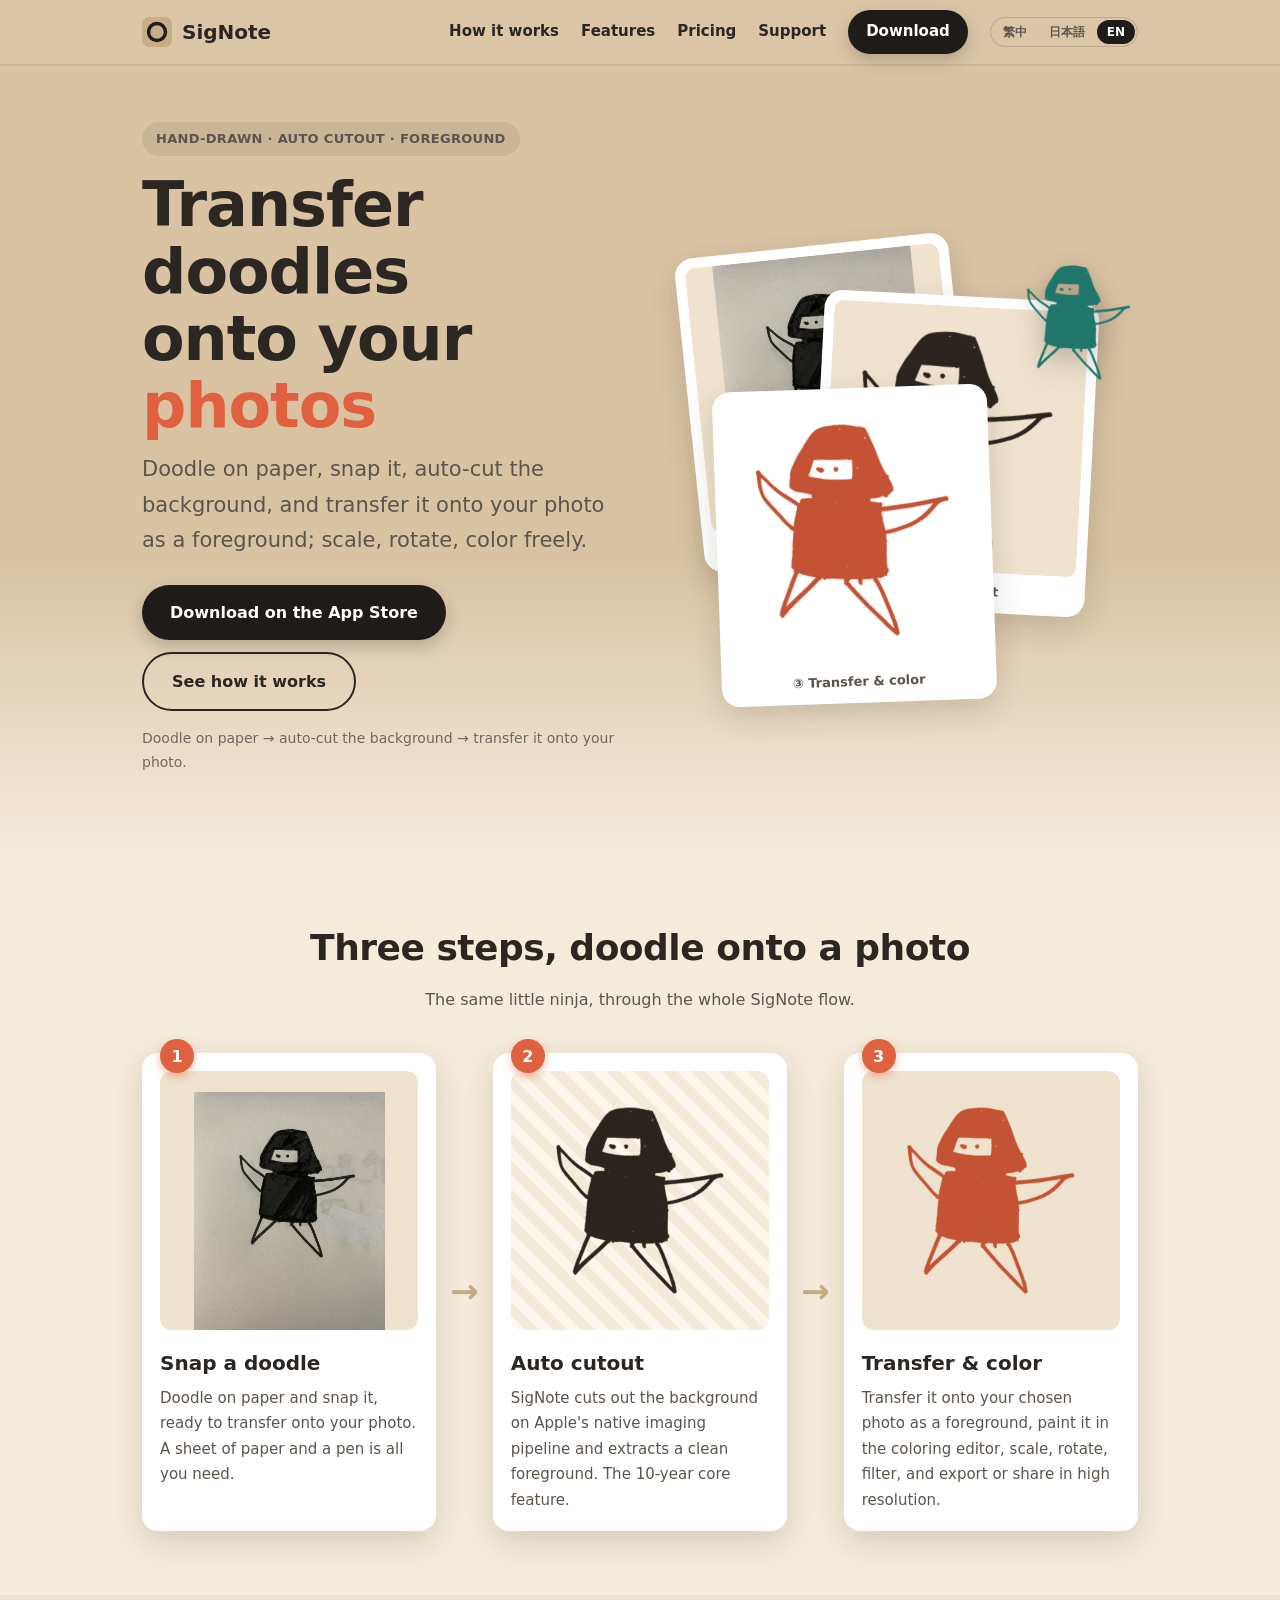
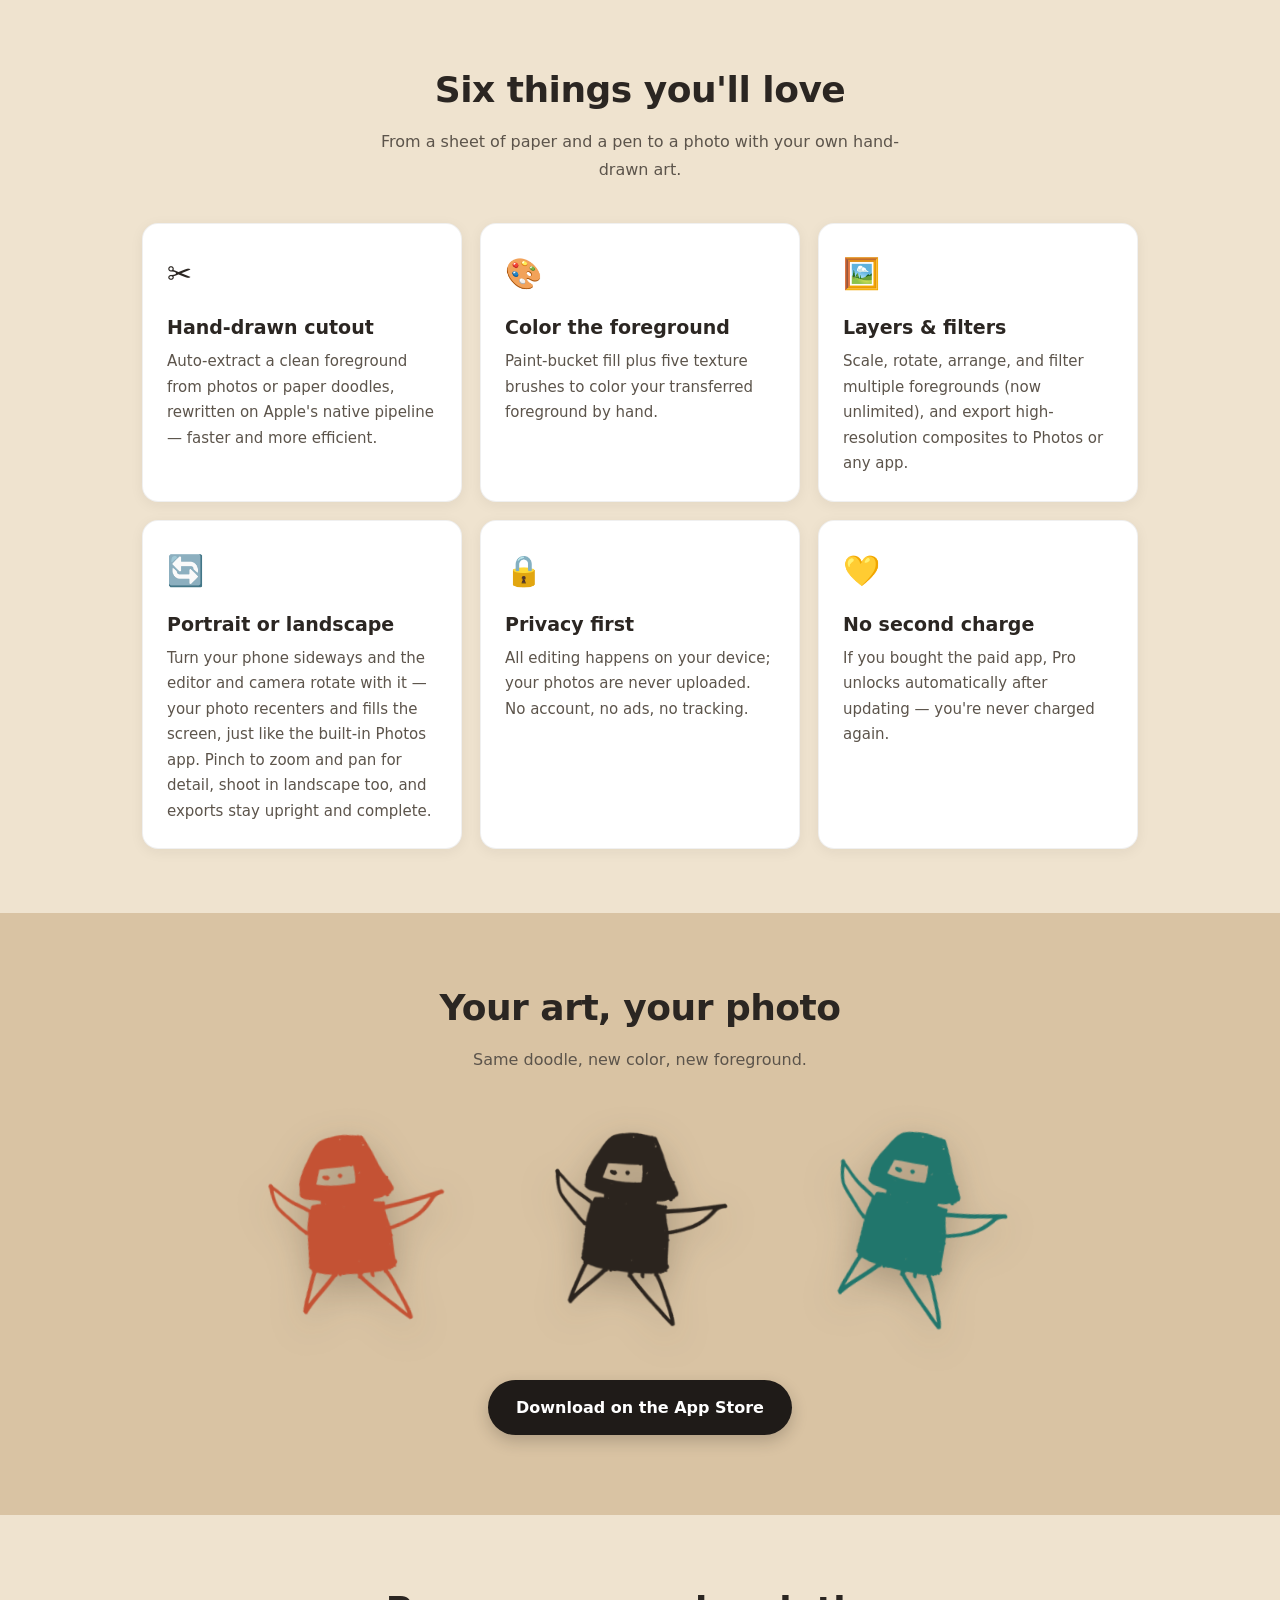
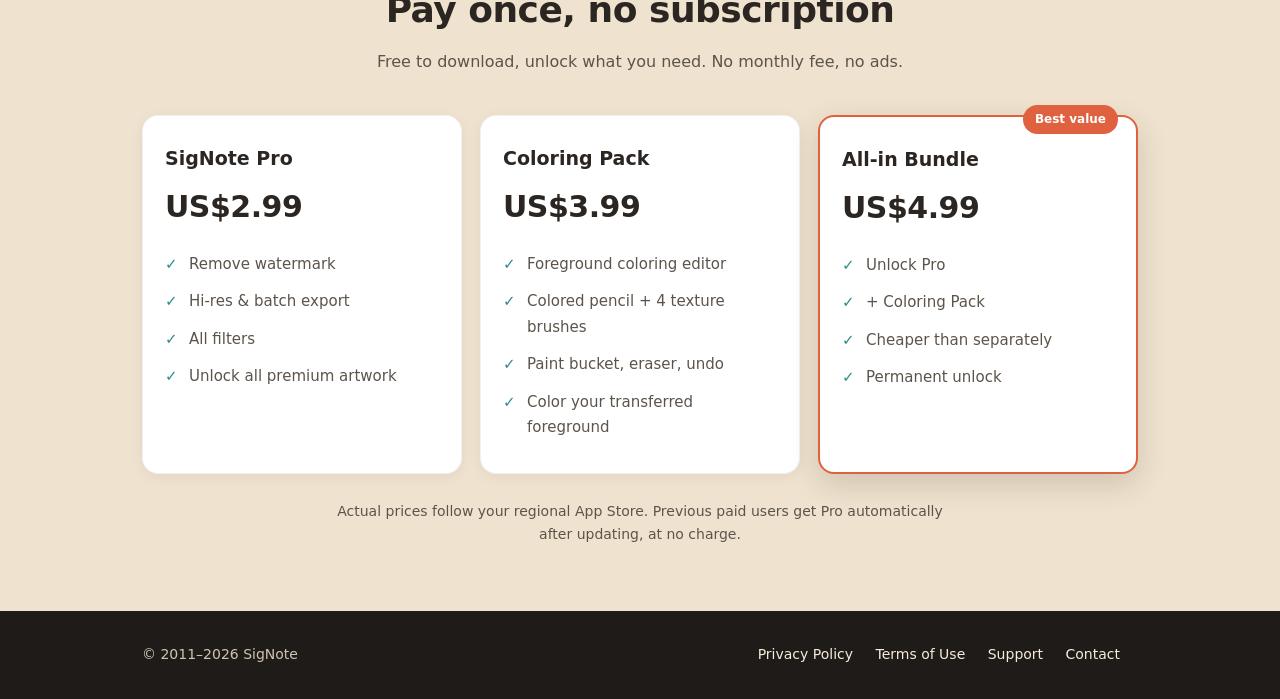
==== commit f8261b2f: "同步官網：直向橫向都好編功能卡＋橫向 FAQ（三語）、hero 文案修正 Co-Authored-By: Claude Opus 4.8 <noreply@anthropic.com>" ====
--- a/index.html
+++ b/index.html
@@ -49,7 +49,7 @@
         <a class="btn" href="APPSTORE_URL" data-i18n="hero_cta1">App Store 下載</a>
         <a class="btn alt" href="#how" data-i18n="hero_cta2">看看怎麼做</a>
       </p>
-      <p class="en" data-i18n="hero_en">Doodle on paper → auto-cut the background → transfer it onto your photo.</p>
+      <p class="en" data-i18n="hero_en">紙上塗鴉 → 自動去背 → 轉印到照片。</p>
     </div>
 
     <div class="hero-art" aria-hidden="true">
@@ -103,12 +103,13 @@
 <!-- FEATURES -->
 <section class="block tint" id="features">
   <div class="wrap">
-    <h2 data-i18n="feat_h2">你會愛上的五件事</h2>
+    <h2 data-i18n="feat_h2">你會愛上的六件事</h2>
     <p class="sub" data-i18n="feat_sub">從一張紙、一隻筆，到一張有你手繪的照片。</p>
     <div class="features">
       <div class="card"><div class="ic">✂️</div><h3 data-i18n="f1_h">手繪去背</h3><p data-i18n="f1_p">照片或紙上塗鴉自動萃取乾淨前景，以 Apple 原生影像管線重寫，更快更省電。</p></div>
       <div class="card"><div class="ic">🎨</div><h3 data-i18n="f2_h">前景上色</h3><p data-i18n="f2_p">油漆桶填色＋五種質感筆刷，為轉印的前景親手上色。</p></div>
       <div class="card"><div class="ic">🖼️</div><h3 data-i18n="f3_h">多層前景與濾鏡</h3><p data-i18n="f3_p">多張前景自由縮放、旋轉、排列、套濾鏡（不再有張數上限），高解析合成輸出到相簿或任何 App。</p></div>
+      <div class="card"><div class="ic">🔄</div><h3 data-i18n="f6_h">直向橫向都好編</h3><p data-i18n="f6_p">手機打橫，編輯畫面與相機跟著轉、照片自動置中滿版，像 iOS 內建「相片」一樣自然；雙指縮放、平移看細節，連拍照都能橫拿、所見即所得，成品永遠正立完整。</p></div>
       <div class="card"><div class="ic">🔒</div><h3 data-i18n="f4_h">隱私優先</h3><p data-i18n="f4_p">編輯全在裝置本機完成，相簿照片不外傳。無帳號、無廣告、無追蹤。</p></div>
       <div class="card"><div class="ic">💛</div><h3 data-i18n="f5_h">老用戶不二次收費</h3><p data-i18n="f5_p">曾購買付費版的你，更新後自動解鎖 Pro，永不再收費。</p></div>
     </div>
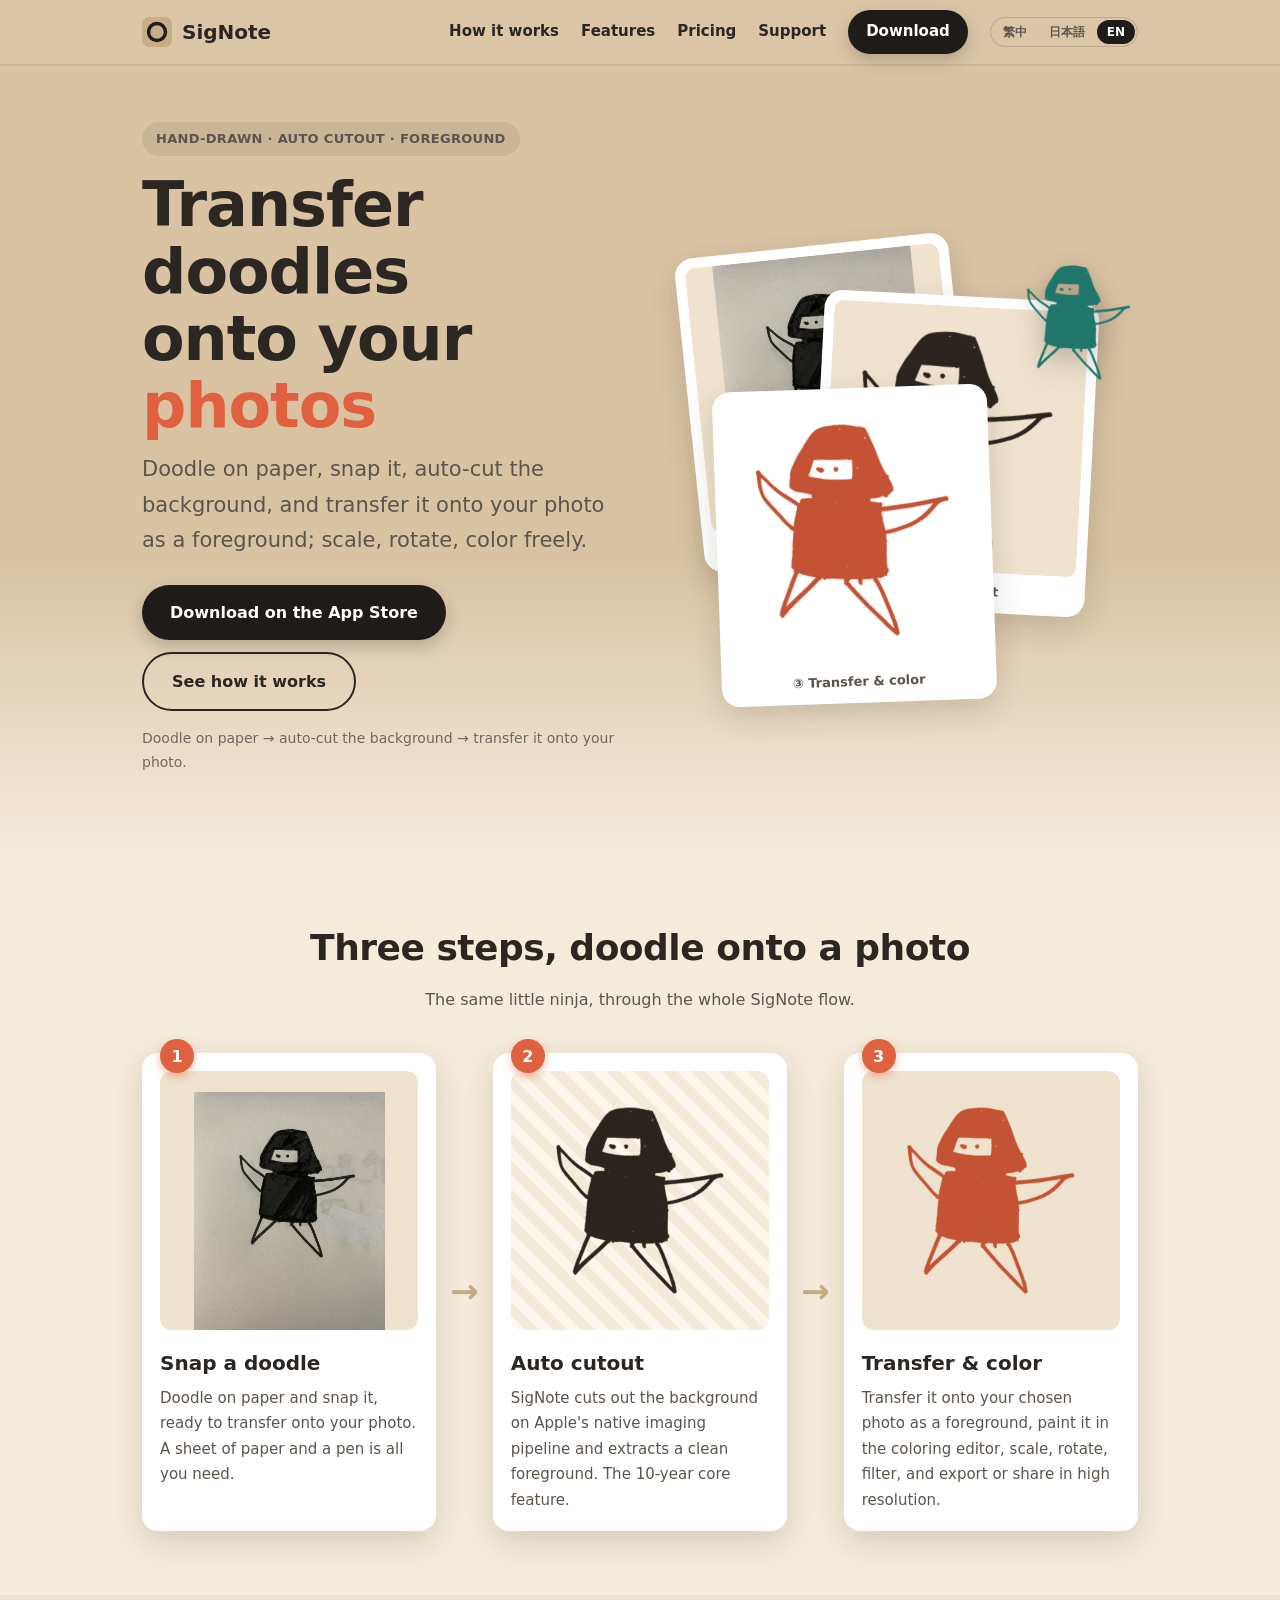
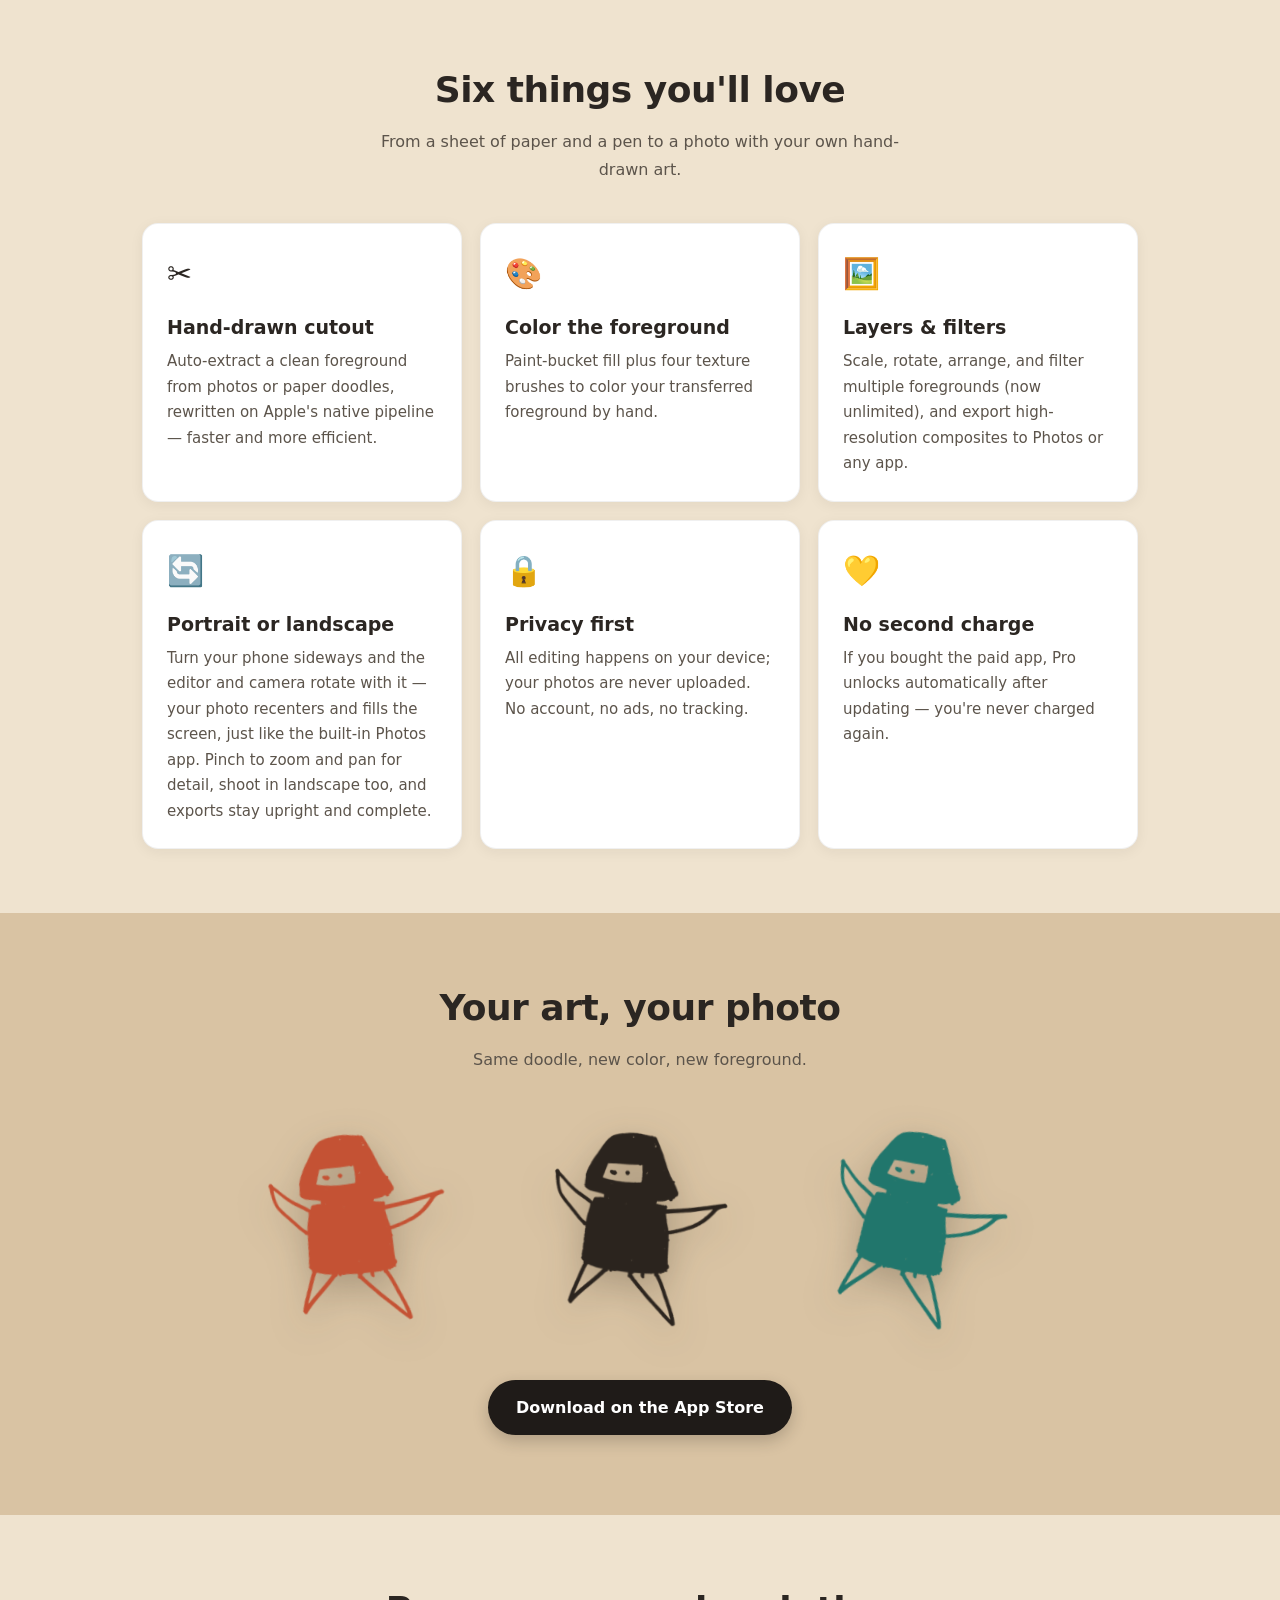
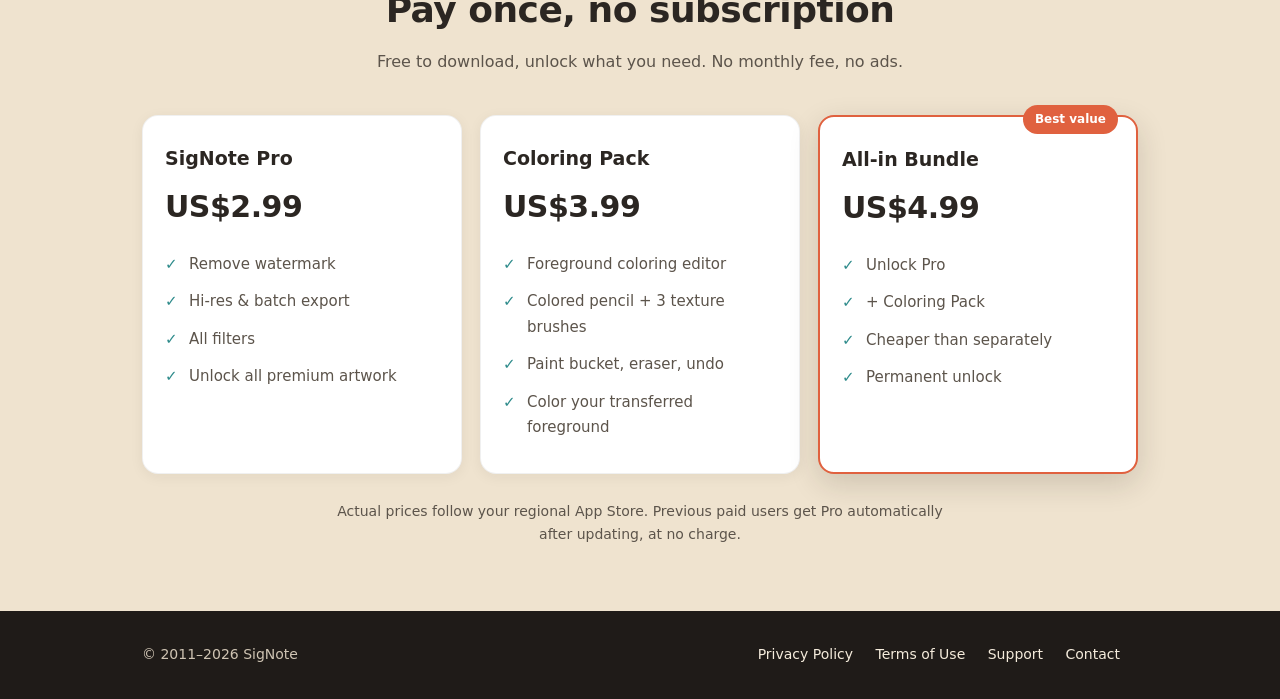
==== commit 5baeafb4: "補上 2.2.0 過審後的正式 App Store 下載連結 Co-Authored-By: Claude Opus 4.8 <noreply@anthropic.com>" ====
--- a/index.html
+++ b/index.html
@@ -13,7 +13,6 @@
 </head>
 <body>
 
-<!-- TODO：把 APPSTORE_URL 換成正式 App Store 連結 -->
 <header class="site">
   <div class="wrap">
     <a class="brand" href="#top">
@@ -28,7 +27,7 @@
       <a href="#features" data-i18n="nav_features">功能</a>
       <a href="#pricing" data-i18n="nav_pricing">價格</a>
       <a href="support.html" data-i18n="nav_support">客服</a>
-      <a class="btn btn-sm" href="APPSTORE_URL" data-i18n="nav_download">下載</a>
+      <a class="btn btn-sm" href="https://apps.apple.com/app/id427535251" data-i18n="nav_download">下載</a>
       <span class="lang-switch" role="group" aria-label="Language">
         <button type="button" data-lang="zh">繁中</button>
         <button type="button" data-lang="ja">日本語</button>
@@ -46,7 +45,7 @@
       <h1 data-i18n="hero_h1">把手繪<br>轉印到你的<span class="hl">照片</span></h1>
       <p class="tag" data-i18n="hero_tag">紙上隨手一張塗鴉，拍下自動去背，轉印成照片前景，自由縮放、旋轉、親手上色。</p>
       <p class="cta">
-        <a class="btn" href="APPSTORE_URL" data-i18n="hero_cta1">App Store 下載</a>
+        <a class="btn" href="https://apps.apple.com/app/id427535251" data-i18n="hero_cta1">App Store 下載</a>
         <a class="btn alt" href="#how" data-i18n="hero_cta2">看看怎麼做</a>
       </p>
       <p class="en" data-i18n="hero_en">紙上塗鴉 → 自動去背 → 轉印到照片。</p>
@@ -107,7 +106,7 @@
     <p class="sub" data-i18n="feat_sub">從一張紙、一隻筆，到一張有你手繪的照片。</p>
     <div class="features">
       <div class="card"><div class="ic">✂️</div><h3 data-i18n="f1_h">手繪去背</h3><p data-i18n="f1_p">照片或紙上塗鴉自動萃取乾淨前景，以 Apple 原生影像管線重寫，更快更省電。</p></div>
-      <div class="card"><div class="ic">🎨</div><h3 data-i18n="f2_h">前景上色</h3><p data-i18n="f2_p">油漆桶填色＋五種質感筆刷，為轉印的前景親手上色。</p></div>
+      <div class="card"><div class="ic">🎨</div><h3 data-i18n="f2_h">前景上色</h3><p data-i18n="f2_p">油漆桶填色＋四種質感筆刷，為轉印的前景親手上色。</p></div>
       <div class="card"><div class="ic">🖼️</div><h3 data-i18n="f3_h">多層前景與濾鏡</h3><p data-i18n="f3_p">多張前景自由縮放、旋轉、排列、套濾鏡（不再有張數上限），高解析合成輸出到相簿或任何 App。</p></div>
       <div class="card"><div class="ic">🔄</div><h3 data-i18n="f6_h">直向橫向都好編</h3><p data-i18n="f6_p">手機打橫，編輯畫面與相機跟著轉、照片自動置中滿版，像 iOS 內建「相片」一樣自然；雙指縮放、平移看細節，連拍照都能橫拿、所見即所得，成品永遠正立完整。</p></div>
       <div class="card"><div class="ic">🔒</div><h3 data-i18n="f4_h">隱私優先</h3><p data-i18n="f4_p">編輯全在裝置本機完成，相簿照片不外傳。無帳號、無廣告、無追蹤。</p></div>
@@ -126,7 +125,7 @@
       <img src="assets/demo-fg.png" alt="墨色忍者前景" class="bigstik s2">
       <img src="assets/demo-fg-teal.png" alt="湖綠色忍者前景" class="bigstik s3">
     </div>
-    <p class="center"><a class="btn" href="APPSTORE_URL" data-i18n="hero_cta1">App Store 下載</a></p>
+    <p class="center"><a class="btn" href="https://apps.apple.com/app/id427535251" data-i18n="hero_cta1">App Store 下載</a></p>
   </div>
 </section>
 
@@ -151,7 +150,7 @@
         <div class="price">US$3.99</div>
         <ul data-i18n="plan2_list">
           <li>前景上色編輯器</li>
-          <li>彩色鉛筆＋四種質感筆刷</li>
+          <li>彩色鉛筆＋三種質感筆刷</li>
           <li>油漆桶・橡皮擦・undo</li>
           <li>為轉印前景上色</li>
         </ul>
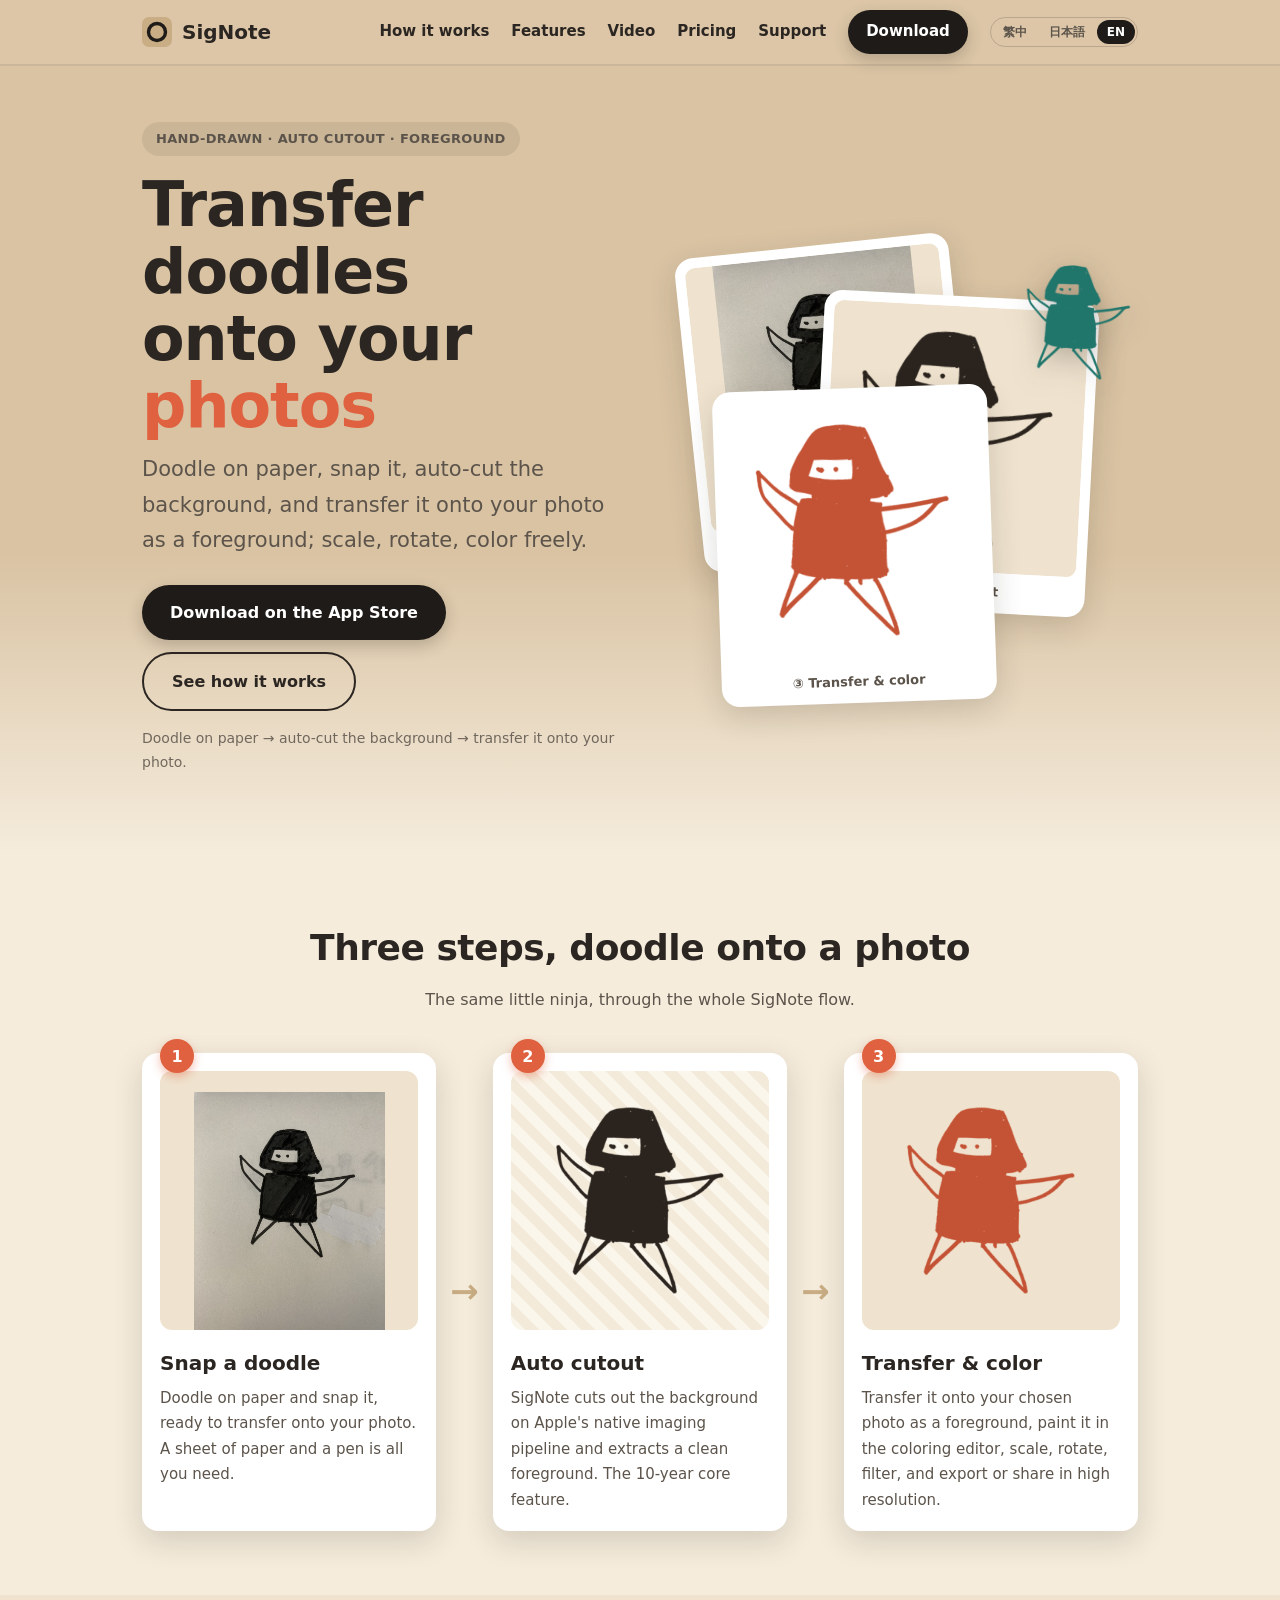
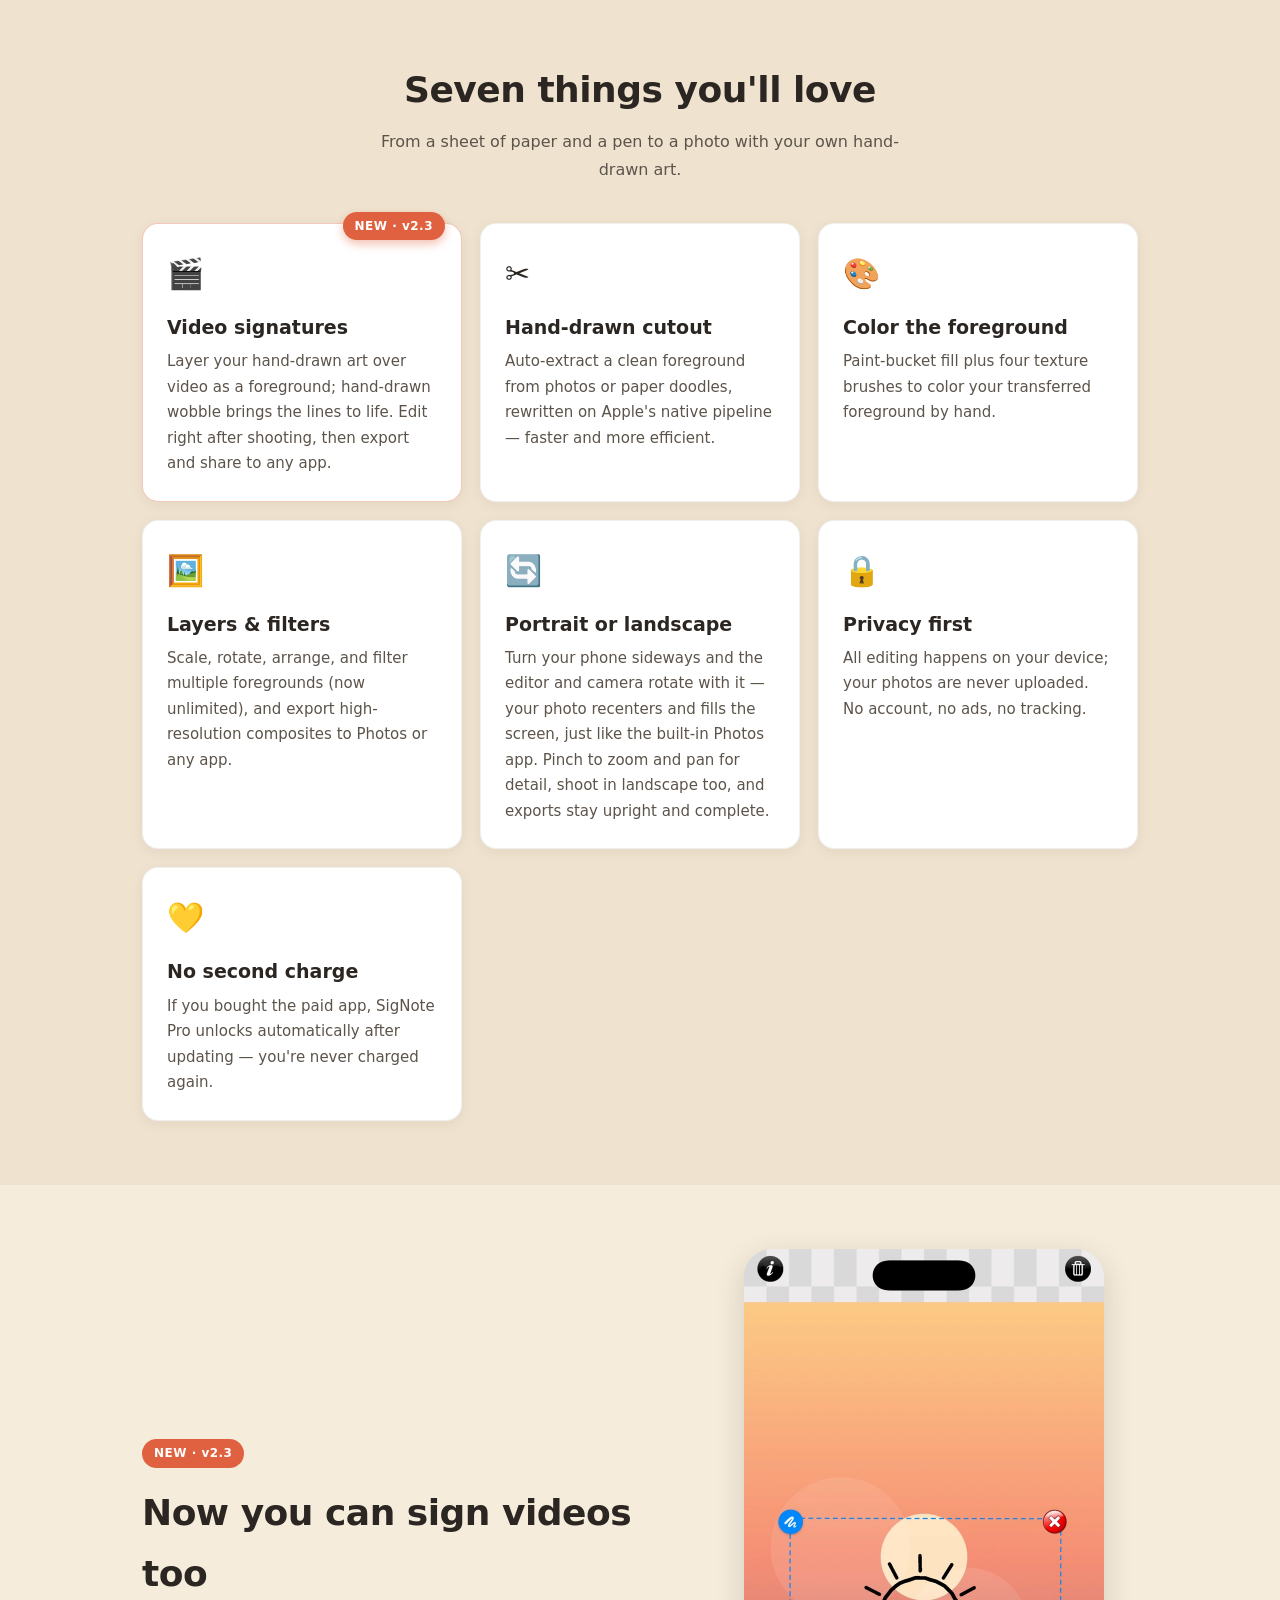
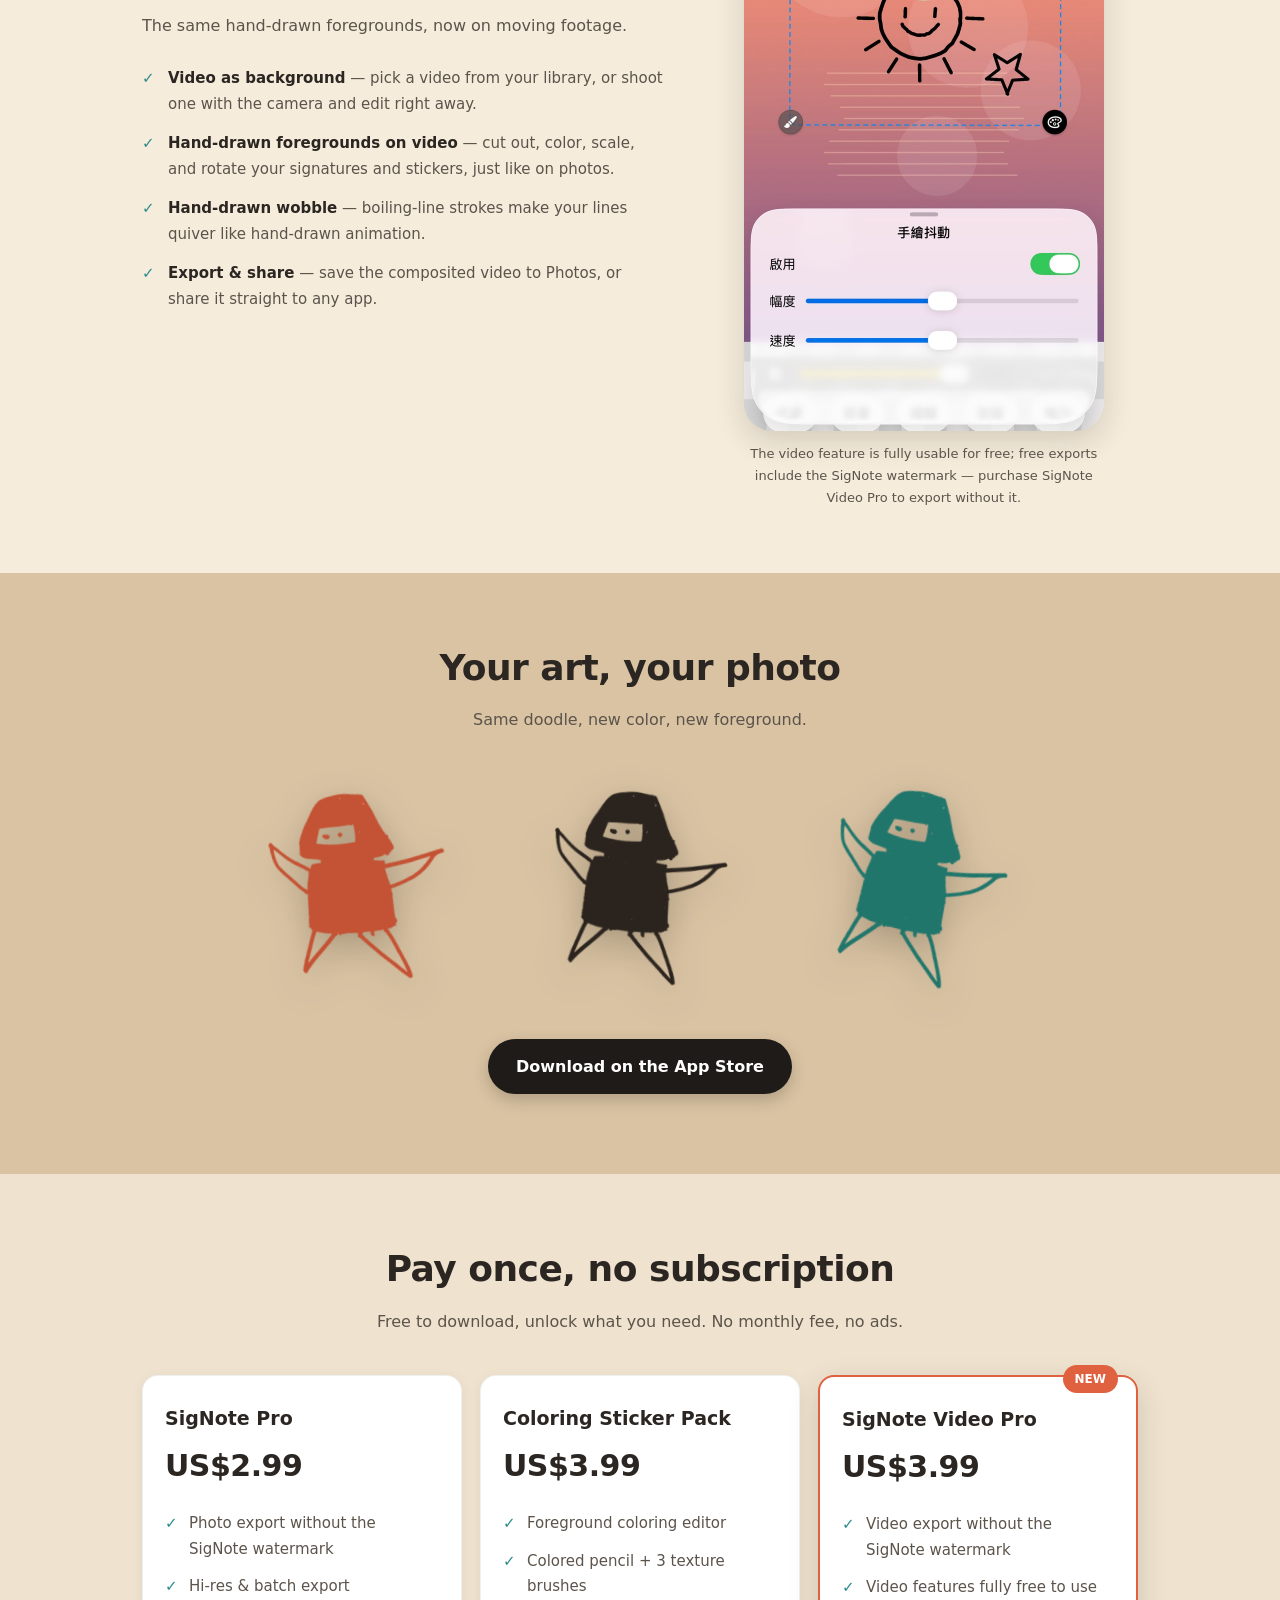
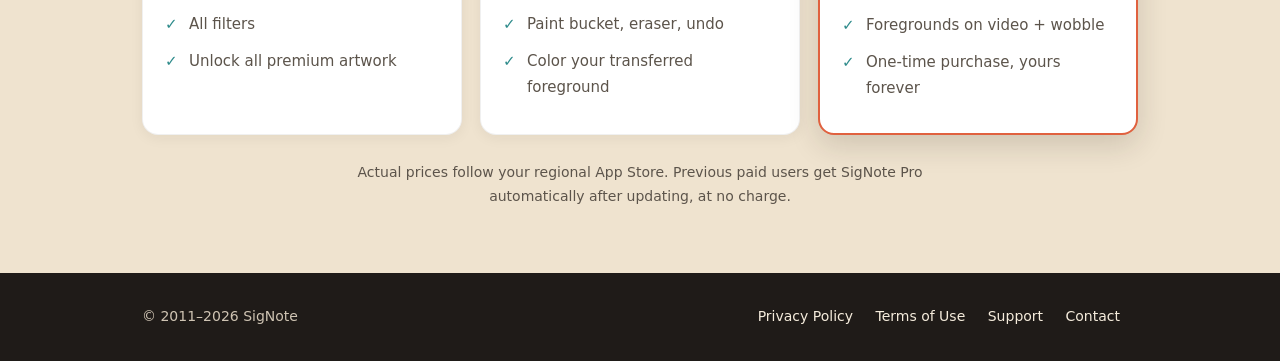
==== commit 0e645991: "官網 G5 改名同步：去浮水印產品名改 SigNote Pro／SigNote 影片 Pro（三語） Co-Authored-By: Claude Opus 4.8 <noreply@anthropi" ====
--- a/index.html
+++ b/index.html
@@ -1,15 +1,15 @@
 <!DOCTYPE html>
-<!-- SigNote website — content v2.0.0 (手繪轉印定位；v2.1 廣場內容見 git tag site-v2.1.0) -->
+<!-- SigNote website — content v2.3.0 (手繪轉印＋影片簽名；v2.1 廣場內容見 git tag site-v2.1.0) -->
 <html lang="zh-Hant">
 <head>
 <meta charset="utf-8">
 <meta name="viewport" content="width=device-width, initial-scale=1">
 <title>SigNote — 把手繪轉印到照片</title>
-<meta name="description" content="SigNote：把紙上手繪塗鴉自動去背，轉印到照片上當前景，自由縮放、旋轉、上色。十年磨一劍的手繪照片 App，台灣製造。">
+<meta name="description" content="SigNote：把紙上手繪塗鴉自動去背，轉印到照片上當前景，自由縮放、旋轉、上色；現在影片也能簽名，手繪抖動讓線條活起來。十年磨一劍的手繪 App，台灣製造。">
 <meta property="og:title" content="SigNote — 把手繪轉印到照片">
-<meta property="og:description" content="手繪轉印 × 自動去背 × 多層前景。">
+<meta property="og:description" content="手繪轉印 × 自動去背 × 多層前景 × 影片簽名。">
 <meta property="og:type" content="website">
-<link rel="stylesheet" href="style.css">
+<link rel="stylesheet" href="style.css?v=230">
 </head>
 <body>
 
@@ -25,6 +25,7 @@
     <nav class="top">
       <a href="#how" data-i18n="nav_how">怎麼運作</a>
       <a href="#features" data-i18n="nav_features">功能</a>
+      <a href="#video" data-i18n="nav_video">影片簽名</a>
       <a href="#pricing" data-i18n="nav_pricing">價格</a>
       <a href="support.html" data-i18n="nav_support">客服</a>
       <a class="btn btn-sm" href="https://apps.apple.com/app/id427535251" data-i18n="nav_download">下載</a>
@@ -102,16 +103,38 @@
 <!-- FEATURES -->
 <section class="block tint" id="features">
   <div class="wrap">
-    <h2 data-i18n="feat_h2">你會愛上的六件事</h2>
+    <h2 data-i18n="feat_h2">你會愛上的七件事</h2>
     <p class="sub" data-i18n="feat_sub">從一張紙、一隻筆，到一張有你手繪的照片。</p>
     <div class="features">
+      <div class="card new"><span class="badge-new">NEW · v2.3</span><div class="ic">🎬</div><h3 data-i18n="fv_h">影片簽名</h3><p data-i18n="fv_p">把手繪疊上影片當前景，手繪抖動讓線條活起來；拍完直接編輯，匯出分享到任何 App。</p></div>
       <div class="card"><div class="ic">✂️</div><h3 data-i18n="f1_h">手繪去背</h3><p data-i18n="f1_p">照片或紙上塗鴉自動萃取乾淨前景，以 Apple 原生影像管線重寫，更快更省電。</p></div>
       <div class="card"><div class="ic">🎨</div><h3 data-i18n="f2_h">前景上色</h3><p data-i18n="f2_p">油漆桶填色＋四種質感筆刷，為轉印的前景親手上色。</p></div>
       <div class="card"><div class="ic">🖼️</div><h3 data-i18n="f3_h">多層前景與濾鏡</h3><p data-i18n="f3_p">多張前景自由縮放、旋轉、排列、套濾鏡（不再有張數上限），高解析合成輸出到相簿或任何 App。</p></div>
       <div class="card"><div class="ic">🔄</div><h3 data-i18n="f6_h">直向橫向都好編</h3><p data-i18n="f6_p">手機打橫，編輯畫面與相機跟著轉、照片自動置中滿版，像 iOS 內建「相片」一樣自然；雙指縮放、平移看細節，連拍照都能橫拿、所見即所得，成品永遠正立完整。</p></div>
       <div class="card"><div class="ic">🔒</div><h3 data-i18n="f4_h">隱私優先</h3><p data-i18n="f4_p">編輯全在裝置本機完成，相簿照片不外傳。無帳號、無廣告、無追蹤。</p></div>
-      <div class="card"><div class="ic">💛</div><h3 data-i18n="f5_h">老用戶不二次收費</h3><p data-i18n="f5_p">曾購買付費版的你，更新後自動解鎖 Pro，永不再收費。</p></div>
-    </div>
+      <div class="card"><div class="ic">💛</div><h3 data-i18n="f5_h">老用戶不二次收費</h3><p data-i18n="f5_p">曾購買付費版的你，更新後自動解鎖 SigNote Pro，永不再收費。</p></div>
+    </div>
+  </div>
+</section>
+
+<!-- VIDEO SIGNATURE (v2.3) -->
+<section class="block video" id="video">
+  <div class="wrap video-grid">
+    <div class="video-copy">
+      <span class="badge-new">NEW · v2.3</span>
+      <h2 data-i18n="v23_h2">影片也能簽名了</h2>
+      <p class="sub" data-i18n="v23_sub">同一套手繪前景，這次疊上會動的畫面。</p>
+      <ul class="video-points">
+        <li data-i18n="v23_li1"><strong>影片當背景</strong>——從相簿選影片，或用相機直接錄一段，拍完馬上編輯。</li>
+        <li data-i18n="v23_li2"><strong>手繪前景疊影片</strong>——簽名、貼紙照樣去背、上色、縮放、旋轉，像貼紙一樣疊上畫面。</li>
+        <li data-i18n="v23_li3"><strong>手繪抖動</strong>——boiling-line 動態筆觸讓線條微微顫動，像手繪動畫一樣活起來。</li>
+        <li data-i18n="v23_li4"><strong>匯出分享</strong>——合成後的影片存回相簿，或直接分享到任何 App。</li>
+      </ul>
+    </div>
+    <figure class="video-shot">
+      <img src="assets/usage-video.jpg" alt="影片簽名編輯畫面：手繪前景疊在影片上" width="360" height="782" loading="lazy">
+      <figcaption data-i18n="v23_cap">影片功能免費完整可用，免費匯出帶 SigNote 標記；購買「SigNote 影片 Pro」即可匯出乾淨影片。</figcaption>
+    </figure>
   </div>
 </section>
 
@@ -121,9 +144,9 @@
     <h2 data-i18n="show_h2">你的手繪，你的照片</h2>
     <p class="sub" data-i18n="show_sub">同一張塗鴉，換個顏色就是全新的前景。</p>
     <div class="stik-row">
-      <img src="assets/demo-fg-coral.png" alt="珊瑚色忍者前景" class="bigstik s1">
-      <img src="assets/demo-fg.png" alt="墨色忍者前景" class="bigstik s2">
-      <img src="assets/demo-fg-teal.png" alt="湖綠色忍者前景" class="bigstik s3">
+      <img src="assets/demo-fg-coral.png" alt="珊瑚色忍者前景" class="bigstik s1" width="600" height="600">
+      <img src="assets/demo-fg.png" alt="墨色忍者前景" class="bigstik s2" width="600" height="600">
+      <img src="assets/demo-fg-teal.png" alt="湖綠色忍者前景" class="bigstik s3" width="600" height="600">
     </div>
     <p class="center"><a class="btn" href="https://apps.apple.com/app/id427535251" data-i18n="hero_cta1">App Store 下載</a></p>
   </div>
@@ -136,17 +159,17 @@
     <p class="sub" data-i18n="price_sub">免費下載，依你需要解鎖。沒有月費、沒有廣告。</p>
     <div class="plans">
       <div class="plan">
-        <h3>SigNote Pro</h3>
+        <h3 data-i18n="plan1_h">SigNote Pro</h3>
         <div class="price">US$2.99</div>
         <ul data-i18n="plan1_list">
-          <li>去除浮水印</li>
+          <li>相片匯出不帶 SigNote 浮水印</li>
           <li>高解析・批次輸出</li>
           <li>全部濾鏡</li>
           <li>解鎖全部進階圖案</li>
         </ul>
       </div>
       <div class="plan">
-        <h3 data-i18n="plan2_h">塗色功能包</h3>
+        <h3 data-i18n="plan2_h">塗色貼紙功能包</h3>
         <div class="price">US$3.99</div>
         <ul data-i18n="plan2_list">
           <li>前景上色編輯器</li>
@@ -156,18 +179,18 @@
         </ul>
       </div>
       <div class="plan best">
-        <span class="ribbon" data-i18n="plan_ribbon">最划算</span>
-        <h3 data-i18n="plan3_h">全功能包</h3>
-        <div class="price">US$4.99</div>
-        <ul data-i18n="plan3_list">
-          <li>一次解鎖 Pro</li>
-          <li>＋ 塗色功能包</li>
-          <li>比分開買更省</li>
-          <li>永久解鎖</li>
+        <span class="ribbon" data-i18n="plan_ribbon">新登場</span>
+        <h3 data-i18n="plan4_h">SigNote 影片 Pro</h3>
+        <div class="price">US$3.99</div>
+        <ul data-i18n="plan4_list">
+          <li>影片匯出不帶 SigNote 浮水印</li>
+          <li>影片功能免費完整可用</li>
+          <li>手繪前景疊影片＋手繪抖動</li>
+          <li>一次買斷永久解鎖</li>
         </ul>
       </div>
     </div>
-    <p class="foot-note" data-i18n="price_note">實際價格依各地區 App Store 為準。曾購買舊付費版的用戶更新後自動解鎖 Pro，不再收費。</p>
+    <p class="foot-note" data-i18n="price_note">實際價格依各地區 App Store 為準。曾購買舊付費版的用戶更新後自動解鎖 SigNote Pro，不再收費。</p>
   </div>
 </section>
 
--- a/style.css
+++ b/style.css
@@ -81,7 +81,7 @@
 .pl-3 { top: 34%; left: 8%; transform: rotate(-2deg); z-index: 3; }
 .pl.sticker img { background: transparent; }
 .pl.sticker { background: #fff; }
-.float-stik { position: absolute; width: 30%; right: -2%; top: 2%; z-index: 4;
+.float-stik { position: absolute; width: 30%; height: auto; right: -2%; top: 2%; z-index: 4;
   filter: drop-shadow(0 8px 14px rgba(40,30,20,.28)); animation: float 5.5s ease-in-out infinite; }
 @keyframes float { 0%,100%{ transform: translateY(0) rotate(8deg);} 50%{ transform: translateY(-14px) rotate(8deg);} }
 
@@ -121,10 +121,30 @@
 .card h3 { margin: 12px 0 6px; font-size: 19px; }
 .card p { margin: 0; color: var(--ink-soft); font-size: 15px; }
 
+/* Video signature (v2.3) */
+.badge-new { display: inline-block; background: var(--pop); color: #fff; font-size: 12px; font-weight: 800;
+  letter-spacing: .5px; padding: 4px 12px; border-radius: 999px; }
+.card.new { position: relative; border-color: rgba(224,97,63,.35); }
+.card.new .badge-new { position: absolute; top: -12px; right: 16px; box-shadow: 0 4px 10px rgba(224,97,63,.4); }
+.video-grid { display: grid; grid-template-columns: 1.1fr .9fr; gap: 44px; align-items: center; }
+section.block .video-copy h2 { text-align: left; margin: 14px 0 8px; }
+section.block .video-copy .sub { text-align: left; margin: 0 0 20px; max-width: none; }
+.video-points { list-style: none; padding: 0; margin: 0; }
+.video-points li { color: var(--ink-soft); font-size: 15px; padding: 7px 0 7px 26px; position: relative; }
+.video-points li::before { content: "✓"; position: absolute; left: 0; color: var(--teal); font-weight: 800; }
+.video-points strong { color: var(--ink); }
+.video-shot { margin: 0; justify-self: center; text-align: center; }
+.video-shot img { width: 100%; max-width: 360px; height: auto; margin: 0 auto;
+  border-radius: 28px; box-shadow: var(--shadow); background: var(--paper-2); }
+.video-shot figcaption { font-size: 13px; color: var(--ink-soft); margin: 12px auto 0; max-width: 360px; }
+@media (max-width: 760px){
+  .video-grid { grid-template-columns: 1fr; gap: 28px; }
+}
+
 /* Showcase — scattered die-cut stickers */
 .showcase { background: var(--kraft); }
 .stik-row { display: flex; gap: clamp(8px, 4vw, 48px); justify-content: center; align-items: center; flex-wrap: wrap; margin-bottom: 36px; }
-.bigstik { width: clamp(150px, 26vw, 230px); filter: drop-shadow(0 12px 18px rgba(40,30,20,.26)); transition: transform .2s ease; }
+.bigstik { width: clamp(150px, 26vw, 230px); height: auto; filter: drop-shadow(0 12px 18px rgba(40,30,20,.26)); transition: transform .2s ease; }
 .bigstik:hover { transform: translateY(-6px) scale(1.03); }
 .bigstik.s1 { transform: rotate(-8deg); }
 .bigstik.s2 { transform: rotate(2deg); }
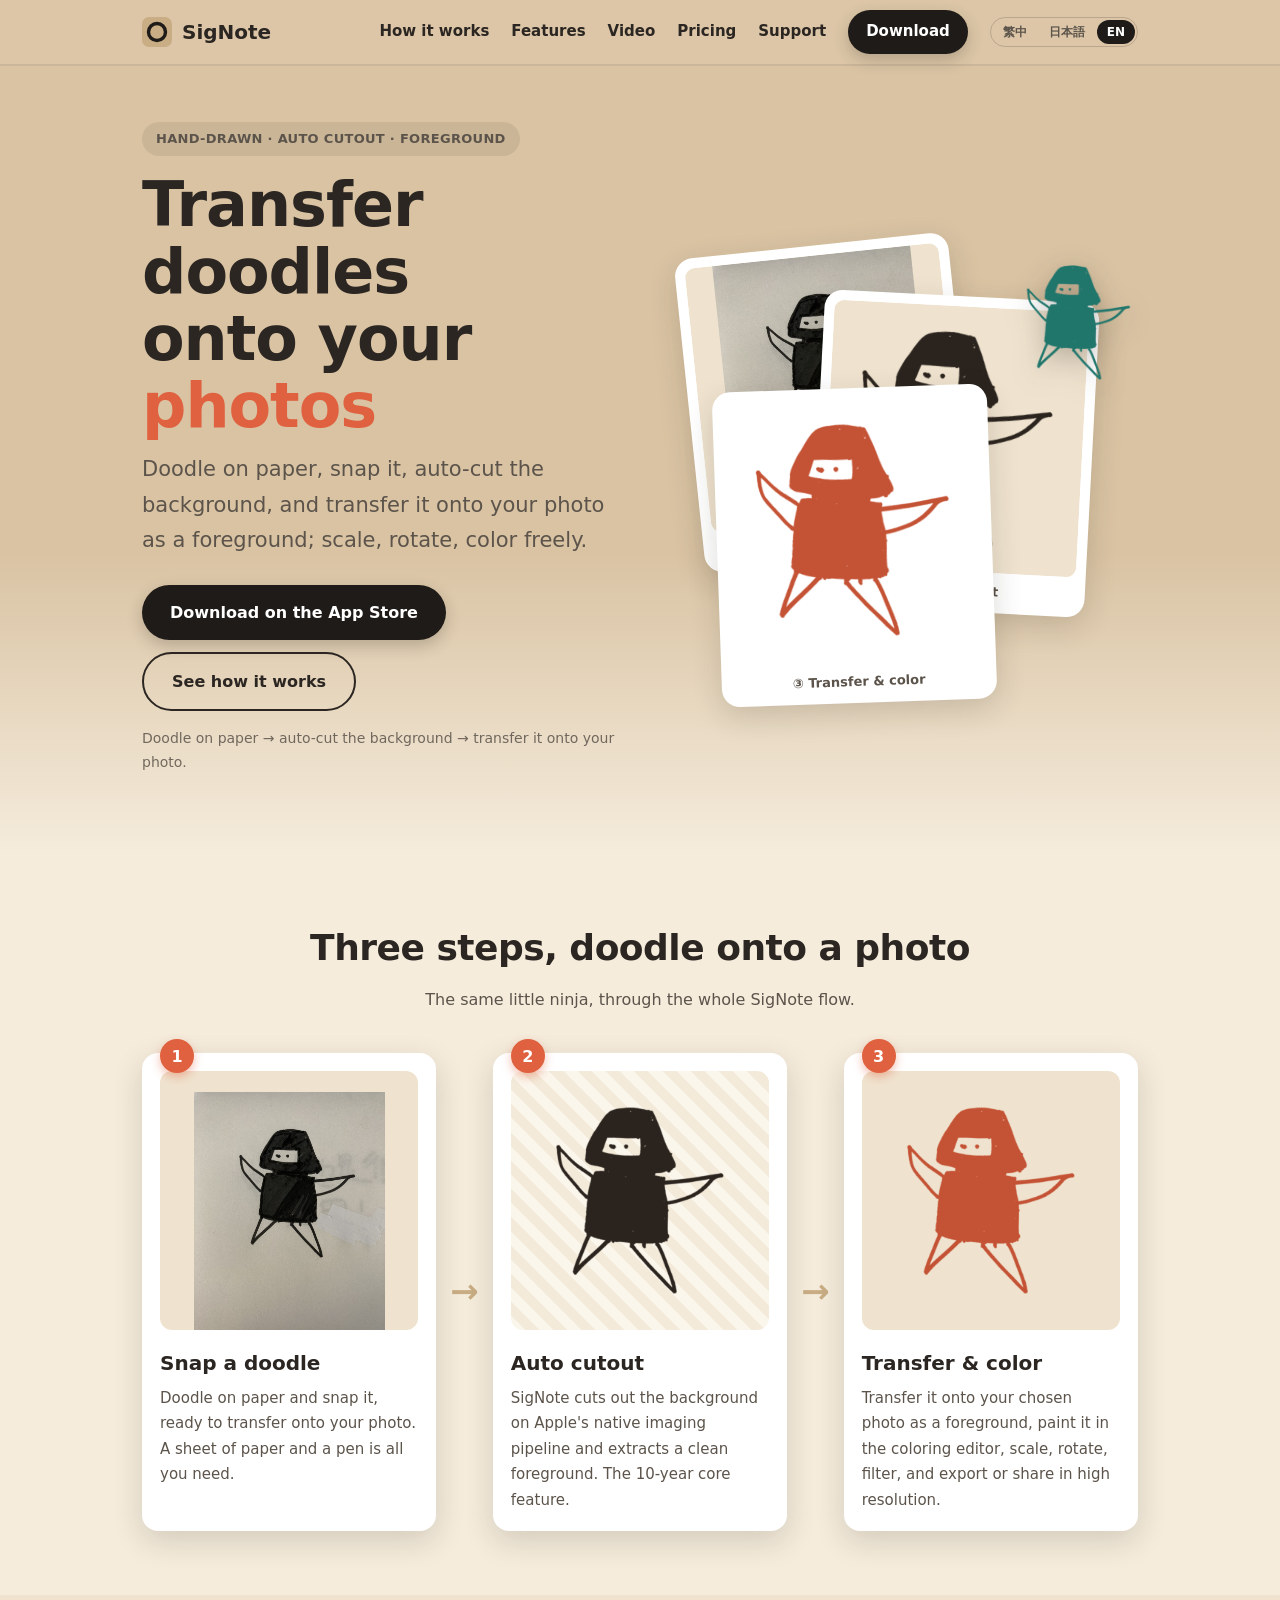
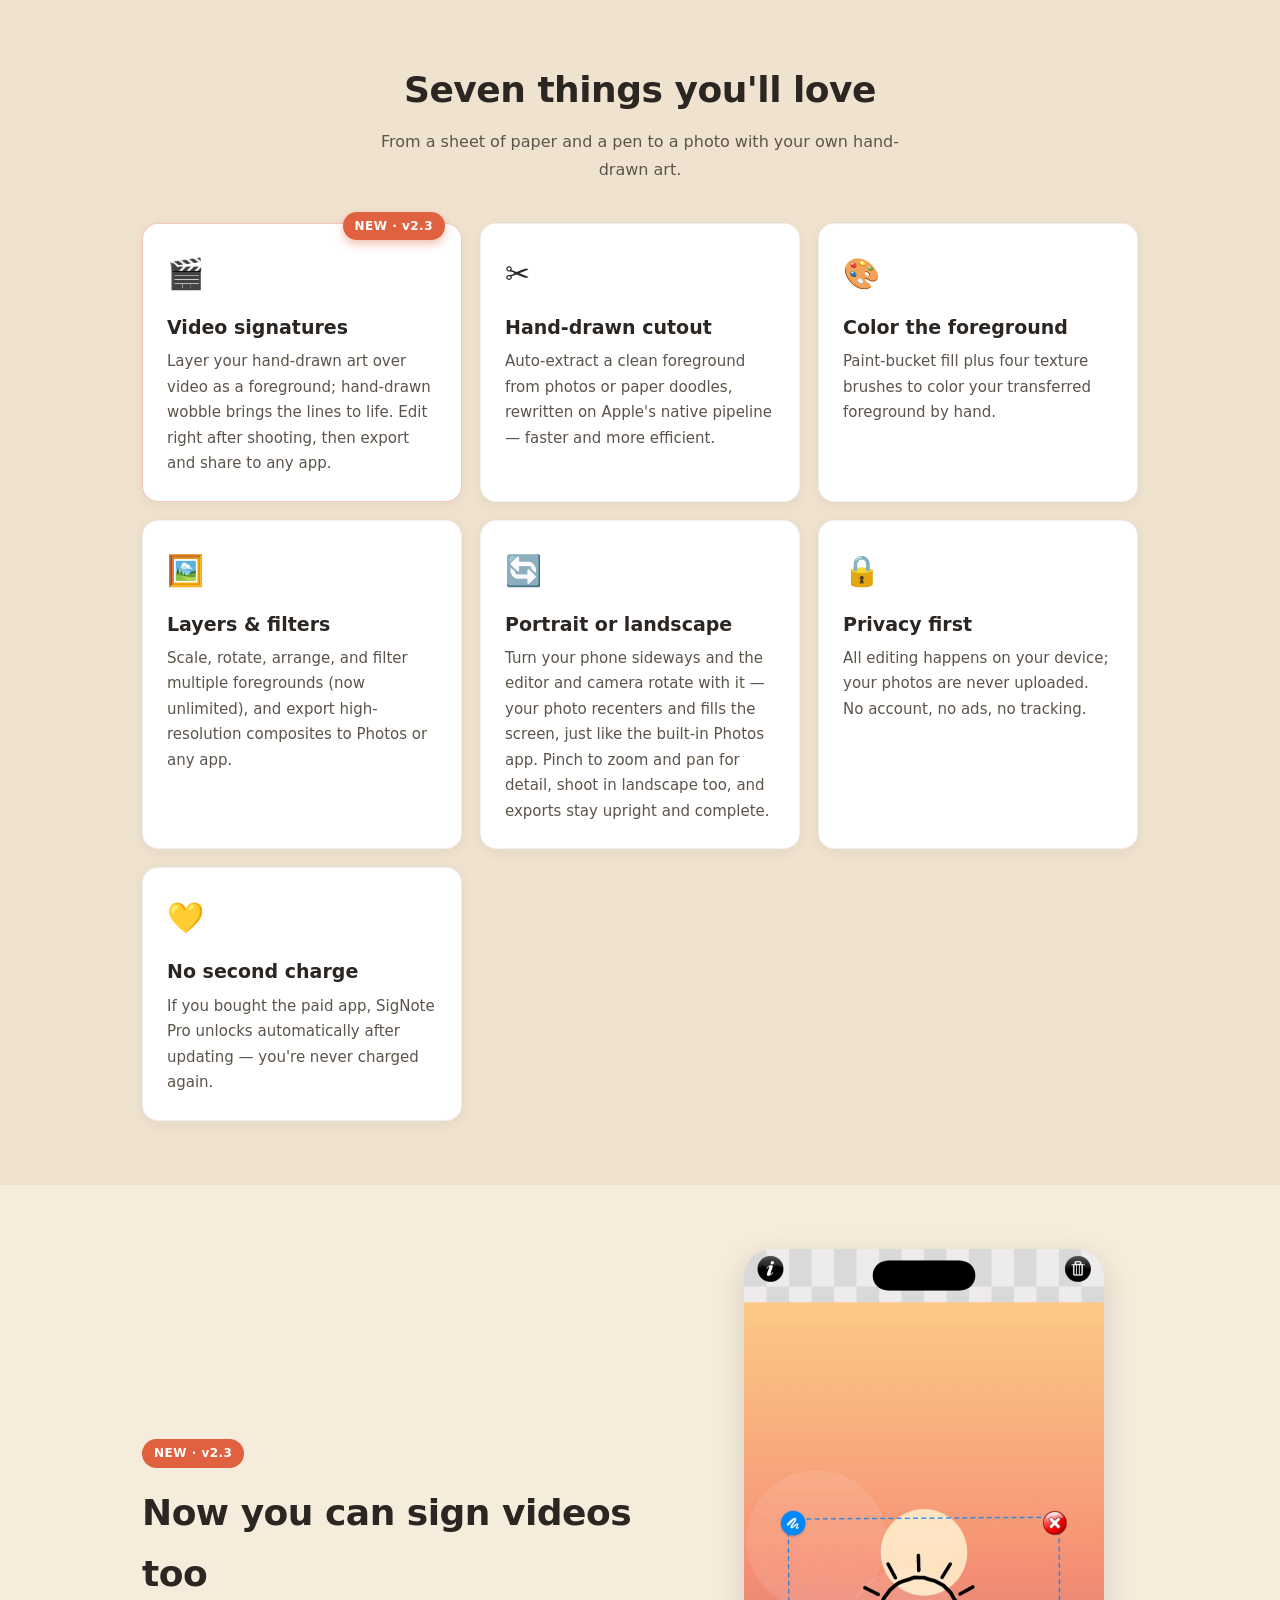
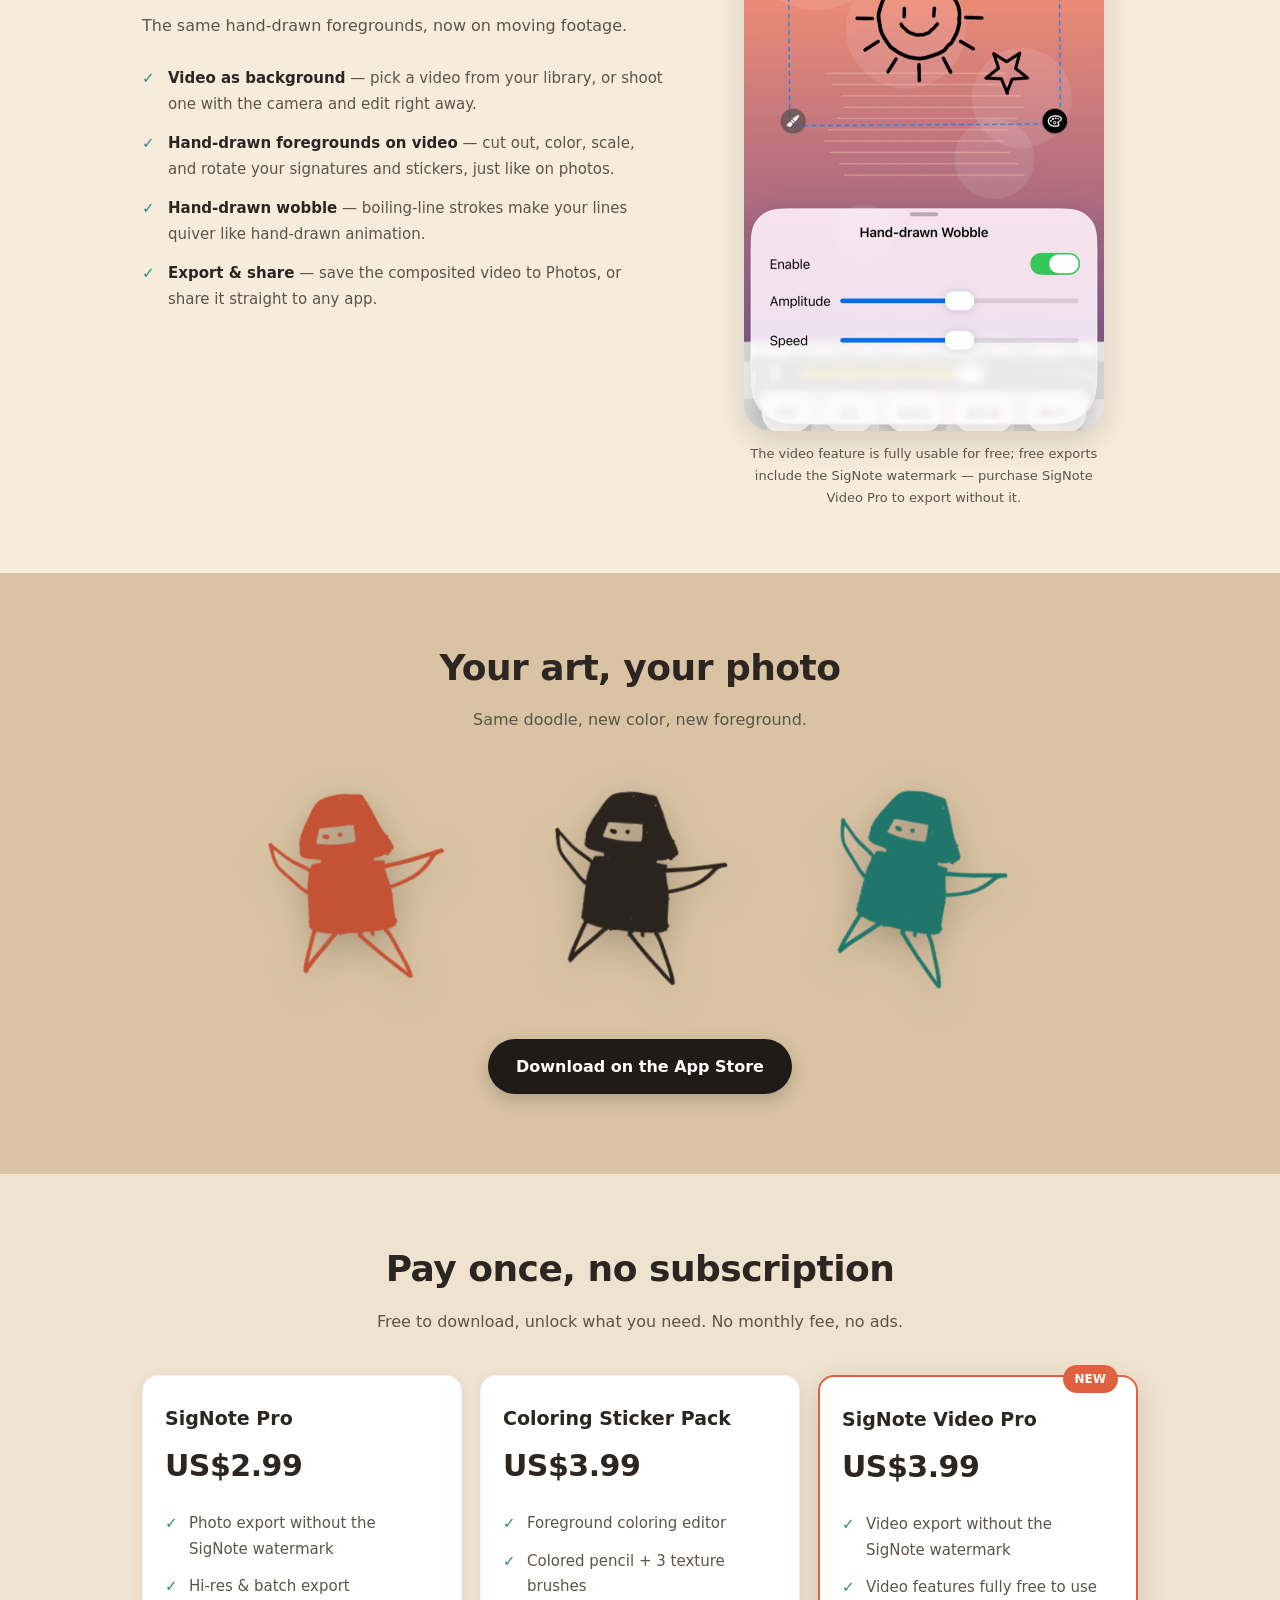
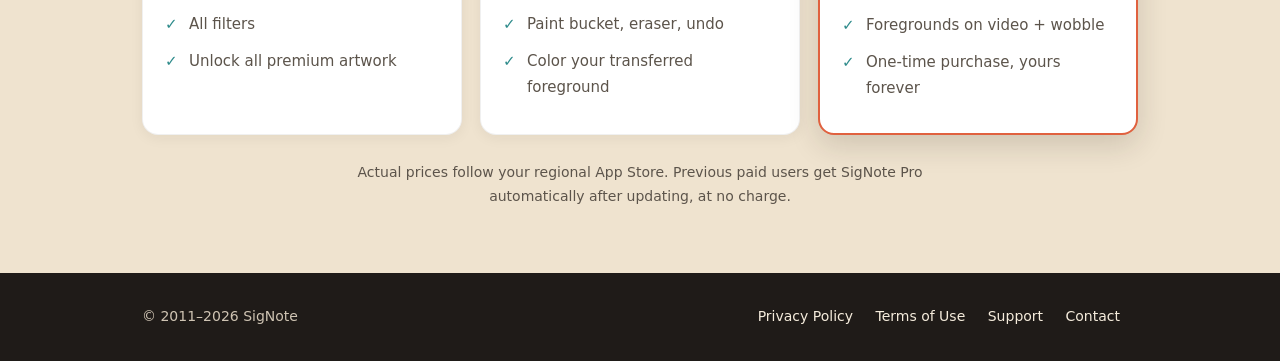
==== commit 74cce83a: "官網影片區截圖三語化（中/日/英隨語系切換） Co-Authored-By: Claude Opus 4.8 <noreply@anthropic.com>" ====
--- a/index.html
+++ b/index.html
@@ -132,7 +132,7 @@
       </ul>
     </div>
     <figure class="video-shot">
-      <img src="assets/usage-video.jpg" alt="影片簽名編輯畫面：手繪前景疊在影片上" width="360" height="782" loading="lazy">
+      <img data-i18n-src="assets/usage-video" src="assets/usage-video-zh.jpg" alt="影片簽名編輯畫面：手繪前景疊在影片上" width="360" height="782" loading="lazy">
       <figcaption data-i18n="v23_cap">影片功能免費完整可用，免費匯出帶 SigNote 標記；購買「SigNote 影片 Pro」即可匯出乾淨影片。</figcaption>
     </figure>
   </div>
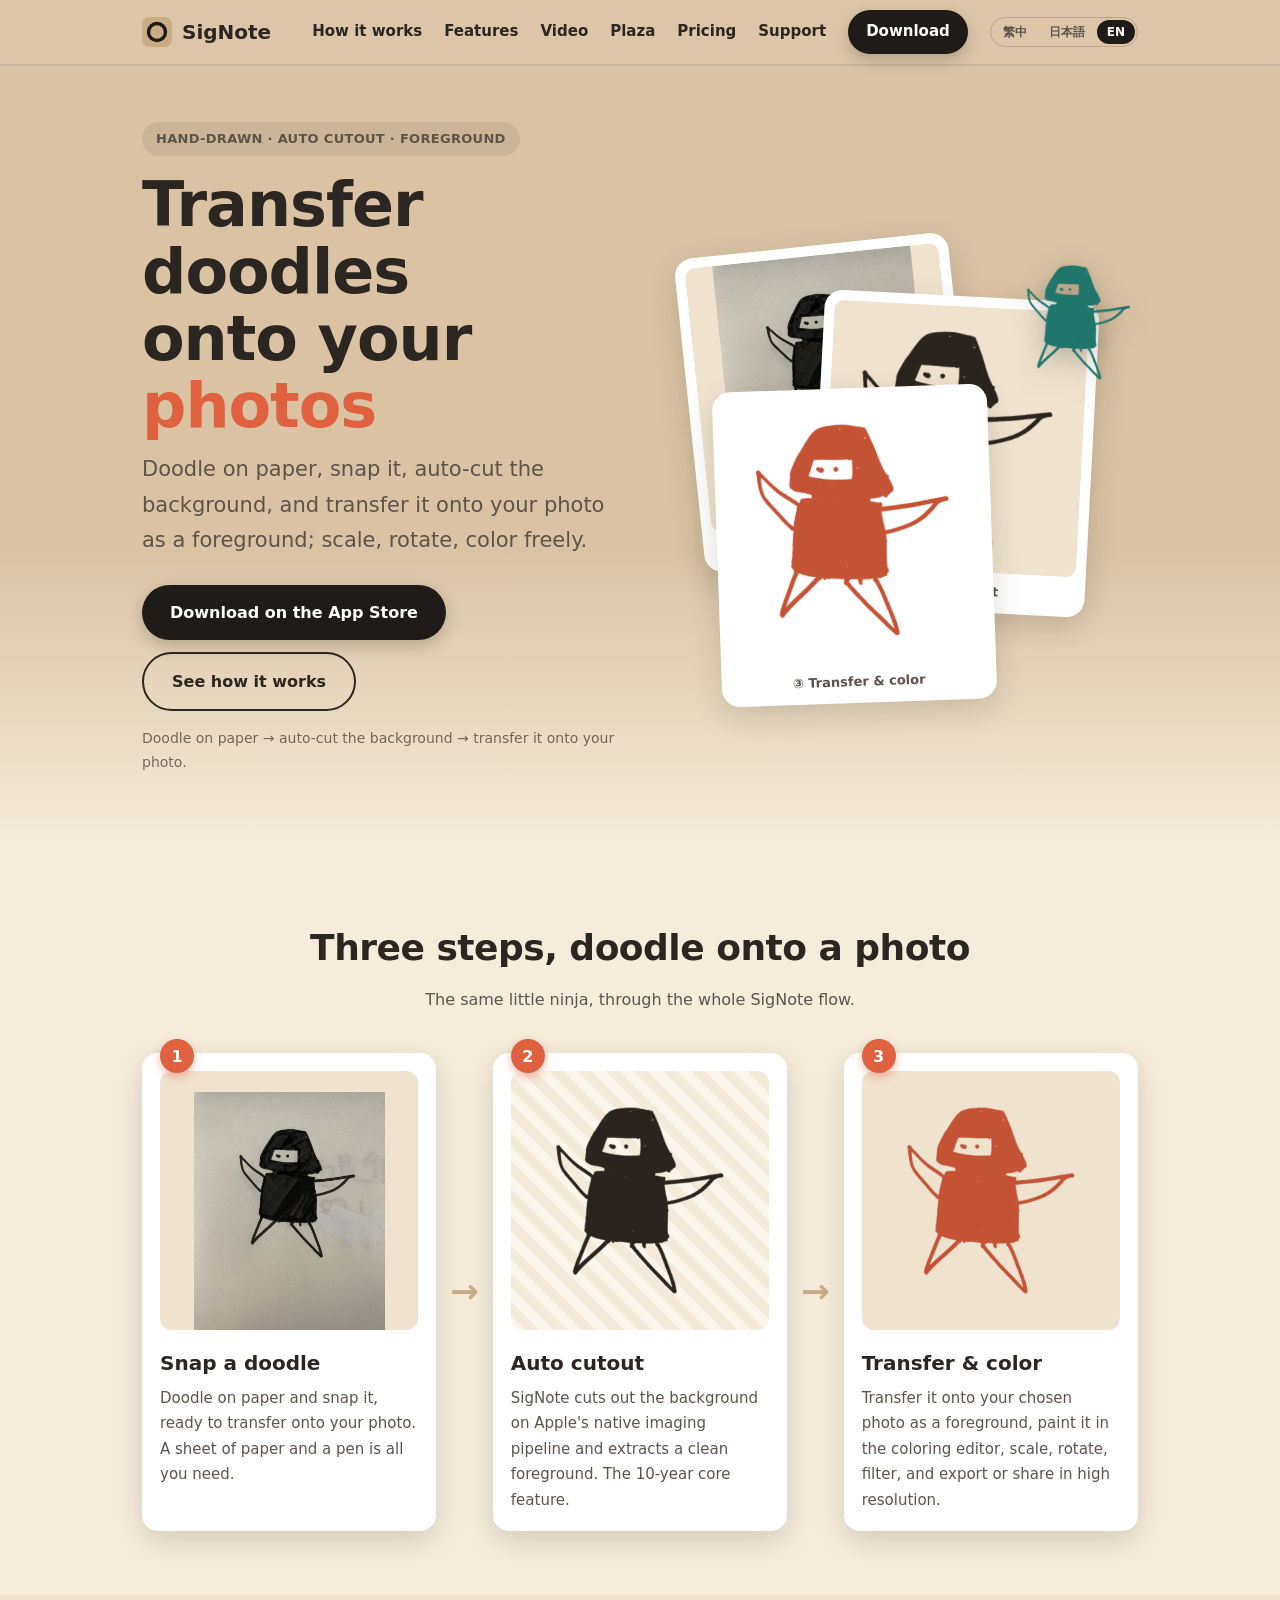
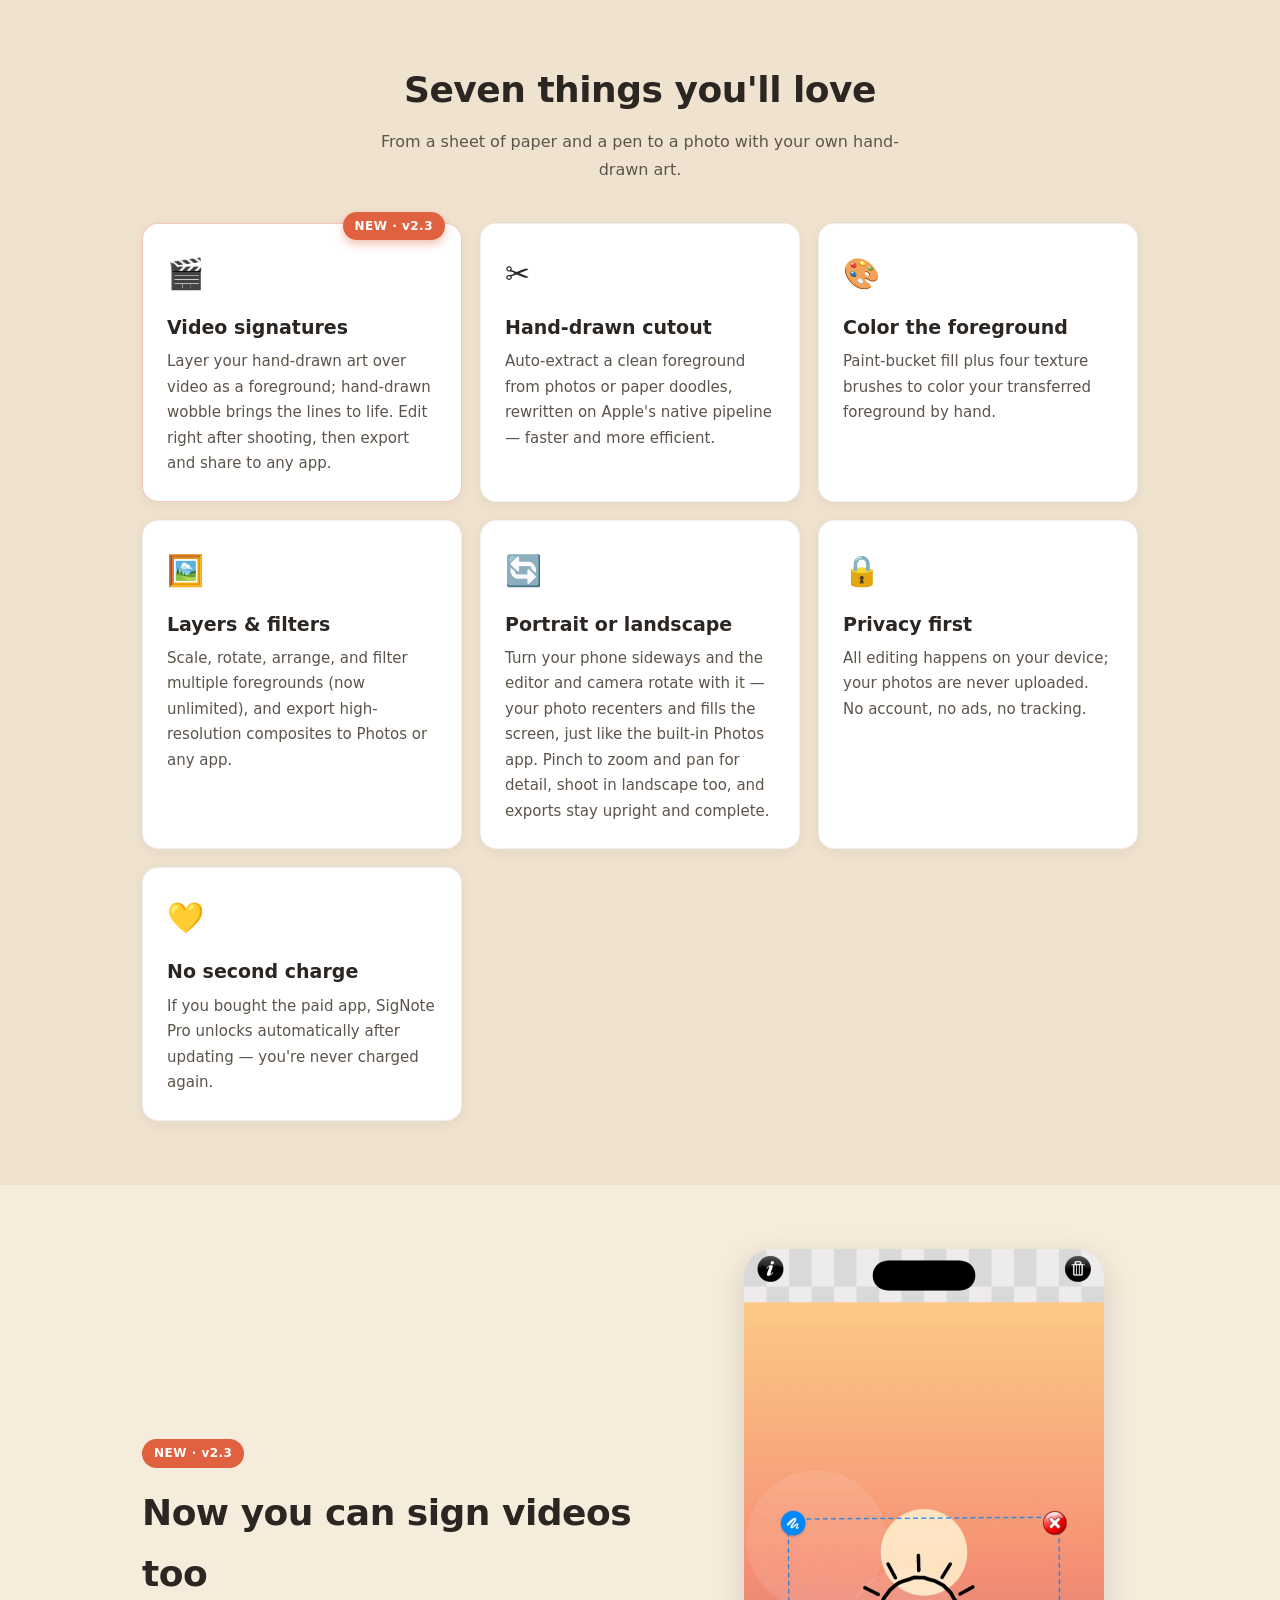
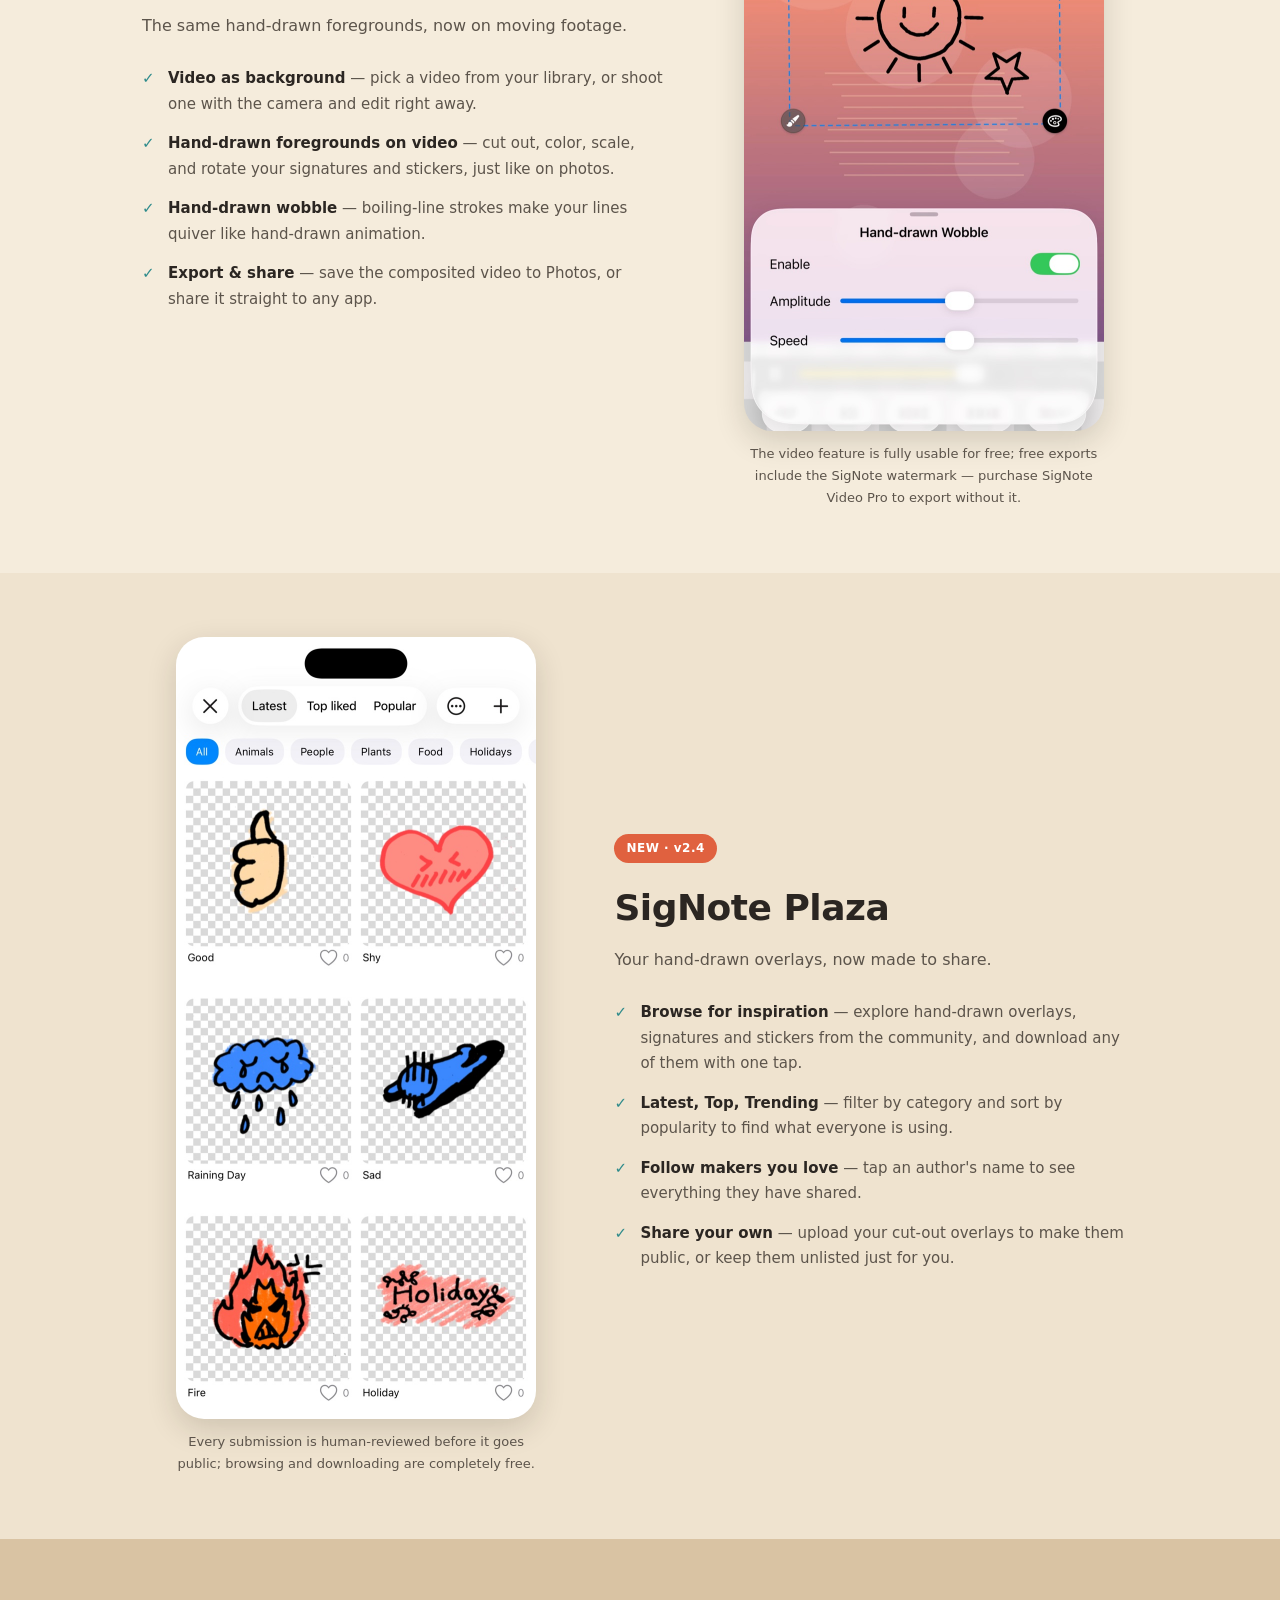
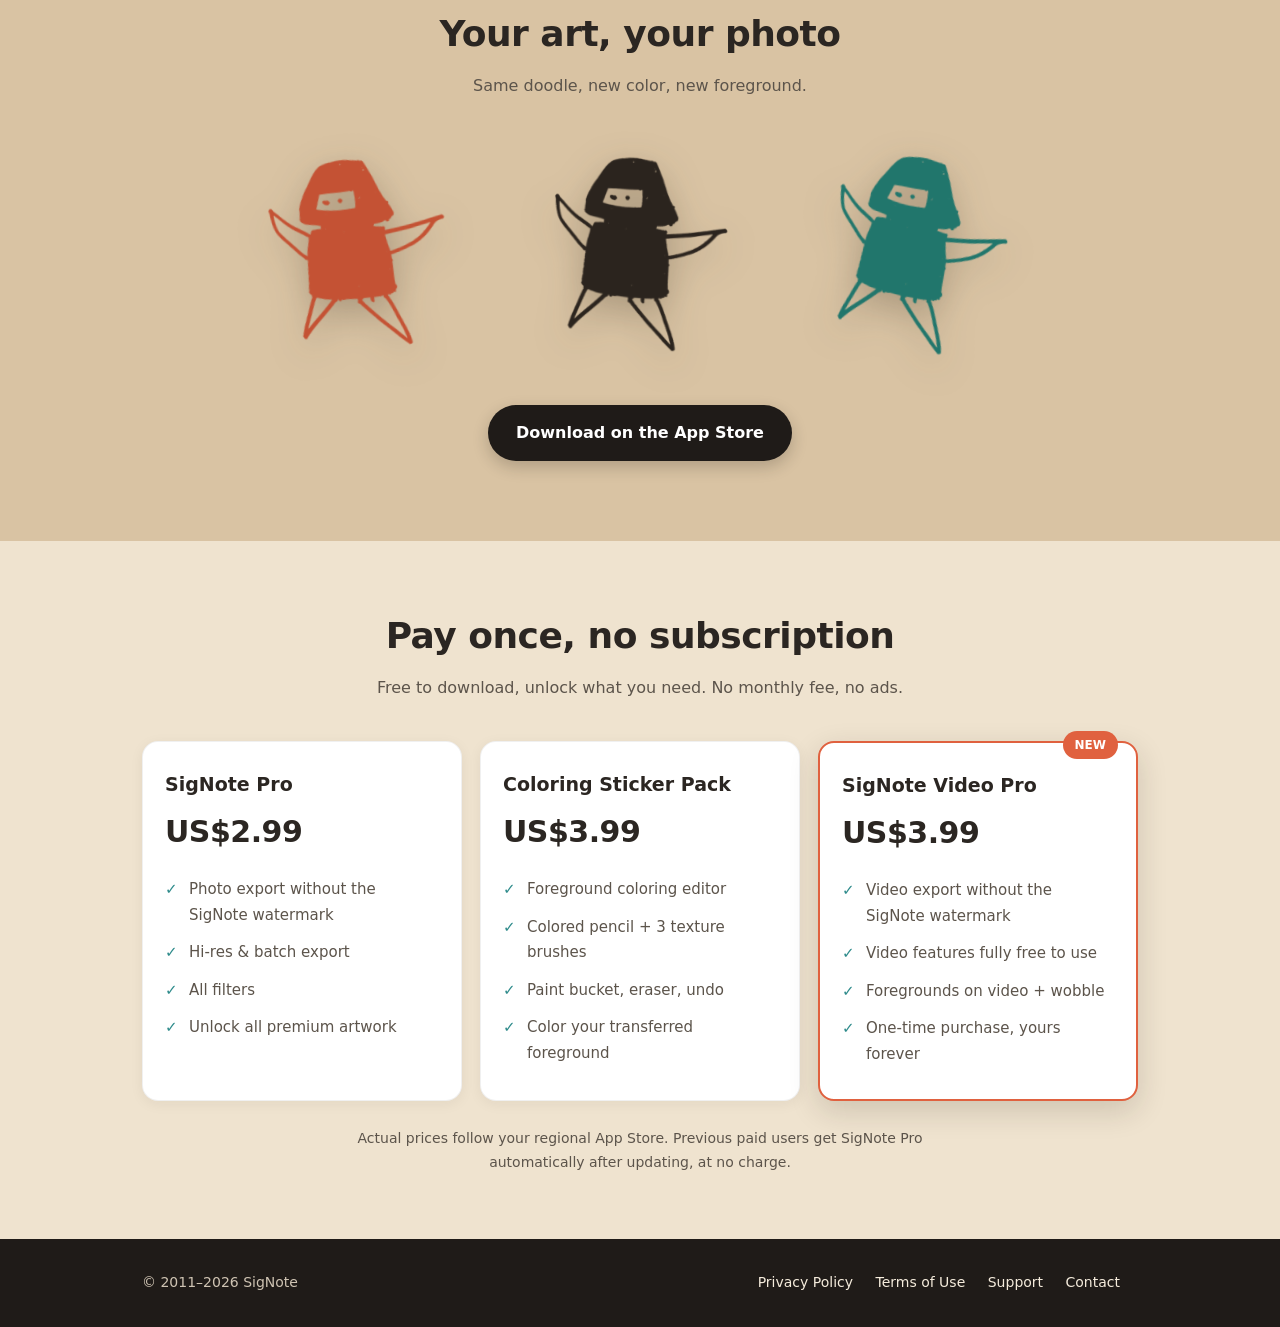
==== commit 76bc7f00: "首頁新增 SigNote 廣場區塊（v2.4 社群功能，三語） Co-Authored-By: Claude Opus 4.8 <noreply@anthropic.com>" ====
--- a/index.html
+++ b/index.html
@@ -26,6 +26,7 @@
       <a href="#how" data-i18n="nav_how">怎麼運作</a>
       <a href="#features" data-i18n="nav_features">功能</a>
       <a href="#video" data-i18n="nav_video">影片簽名</a>
+      <a href="#plaza" data-i18n="nav_plaza">廣場</a>
       <a href="#pricing" data-i18n="nav_pricing">價格</a>
       <a href="support.html" data-i18n="nav_support">客服</a>
       <a class="btn btn-sm" href="https://apps.apple.com/app/id427535251" data-i18n="nav_download">下載</a>
@@ -138,6 +139,27 @@
   </div>
 </section>
 
+<!-- PLAZA / 廣場 (v2.4) -->
+<section class="block video tint" id="plaza">
+  <div class="wrap video-grid reverse">
+    <figure class="video-shot">
+      <img data-i18n-src="assets/plaza" src="assets/plaza-zh.jpg" alt="SigNote 廣場：社群手繪前景瀏覽畫面" width="360" height="782" loading="lazy">
+      <figcaption data-i18n="plaza_cap">廣場內容皆經人工預審後才公開；瀏覽與下載完全免費。</figcaption>
+    </figure>
+    <div class="video-copy">
+      <span class="badge-new">NEW · v2.4</span>
+      <h2 data-i18n="plaza_h2">SigNote 廣場</h2>
+      <p class="sub" data-i18n="plaza_sub">手繪前景，現在能互相分享了。</p>
+      <ul class="video-points">
+        <li data-i18n="plaza_li1"><strong>逛廣場找靈感</strong>——瀏覽社群上傳的手繪前景、簽名與貼紙，看到喜歡的一鍵下載就能用。</li>
+        <li data-i18n="plaza_li2"><strong>最新・最讚・熱門</strong>——依分類篩選、依人氣排序，快速找到大家都在用的圖。</li>
+        <li data-i18n="plaza_li3"><strong>追蹤喜愛的作者</strong>——點一下作者名，看他上傳的全部作品。</li>
+        <li data-i18n="plaza_li4"><strong>分享你的創作</strong>——把去背好的前景上傳廣場，公開給大家，或設為不公開自己收藏。</li>
+      </ul>
+    </div>
+  </div>
+</section>
+
 <!-- SHOWCASE -->
 <section class="block showcase">
   <div class="wrap">
--- a/style.css
+++ b/style.css
@@ -137,8 +137,12 @@
 .video-shot img { width: 100%; max-width: 360px; height: auto; margin: 0 auto;
   border-radius: 28px; box-shadow: var(--shadow); background: var(--paper-2); }
 .video-shot figcaption { font-size: 13px; color: var(--ink-soft); margin: 12px auto 0; max-width: 360px; }
+/* reverse：圖在左、文案在右（鏡像影片區塊） */
+.video-grid.reverse { grid-template-columns: .9fr 1.1fr; }
 @media (max-width: 760px){
   .video-grid { grid-template-columns: 1fr; gap: 28px; }
+  .video-grid.reverse { grid-template-columns: 1fr; }
+  .video-grid.reverse .video-copy { order: -1; }
 }
 
 /* Showcase — scattered die-cut stickers */
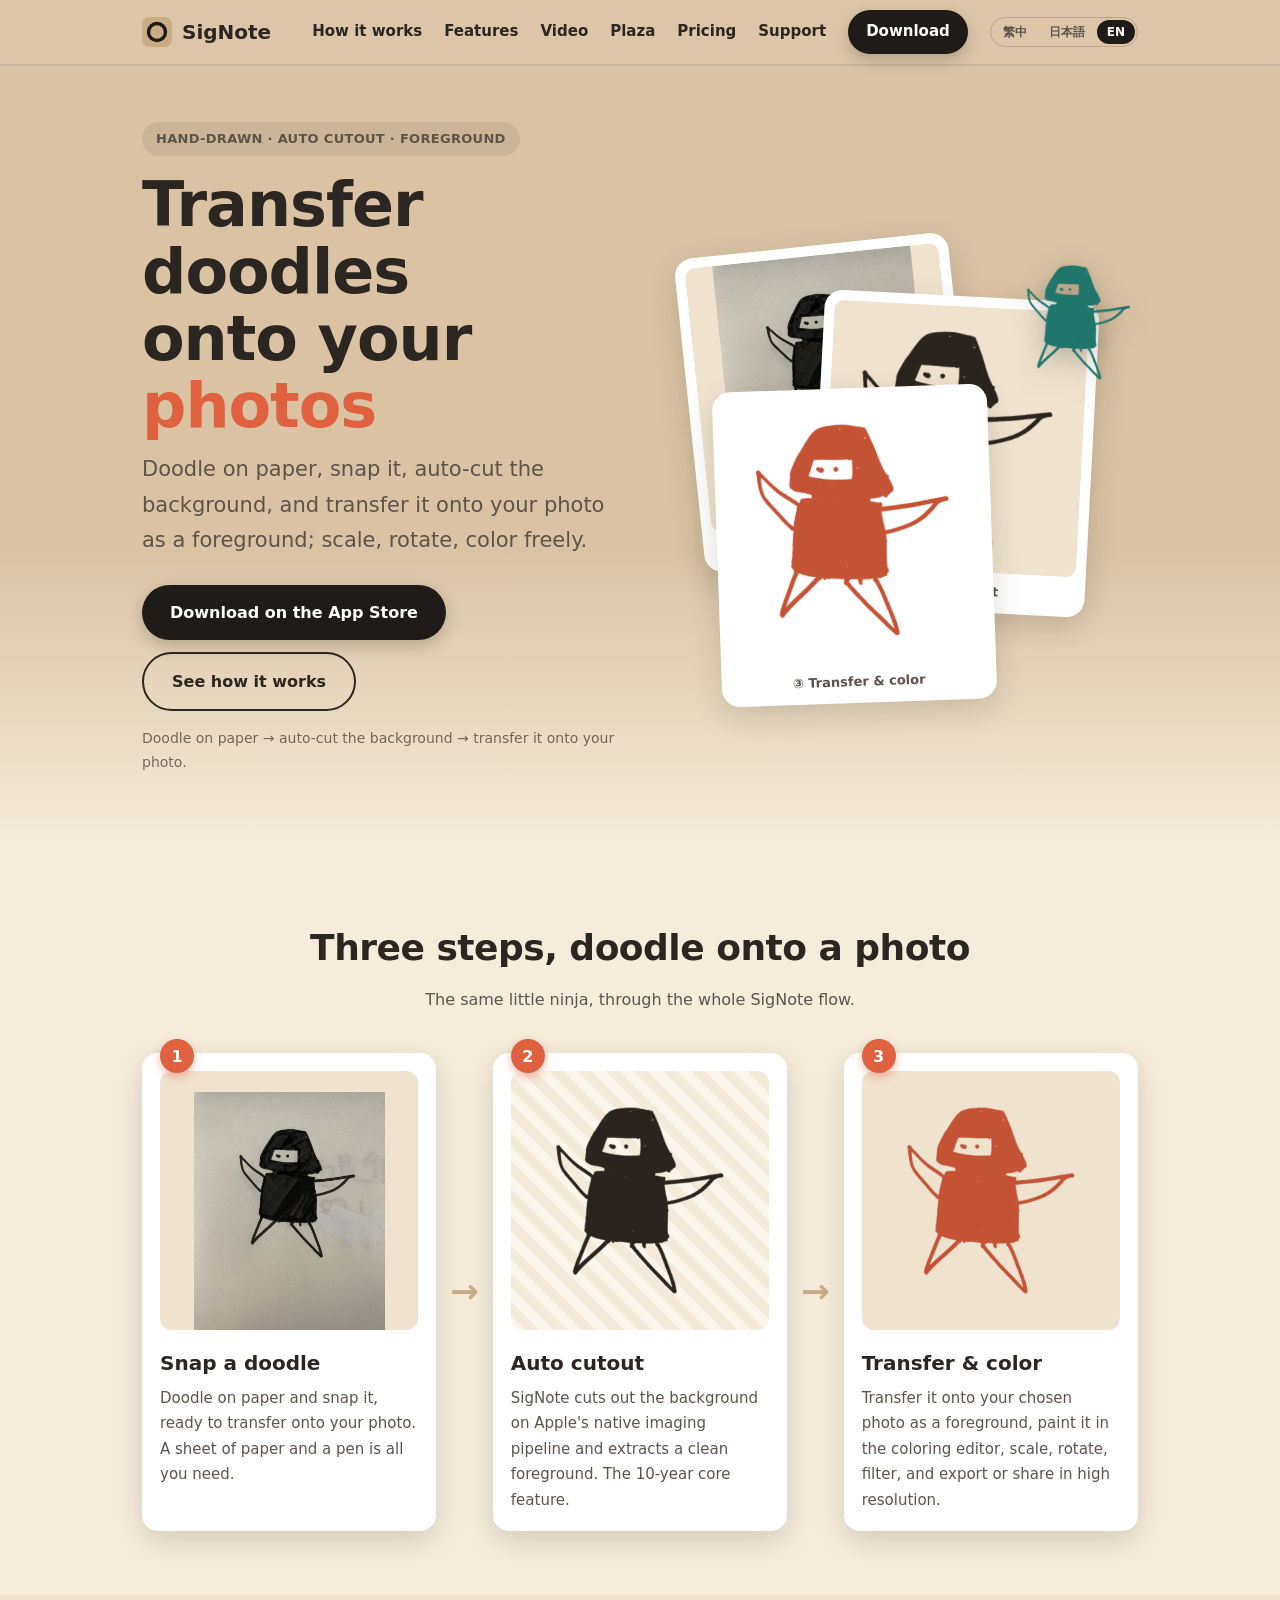
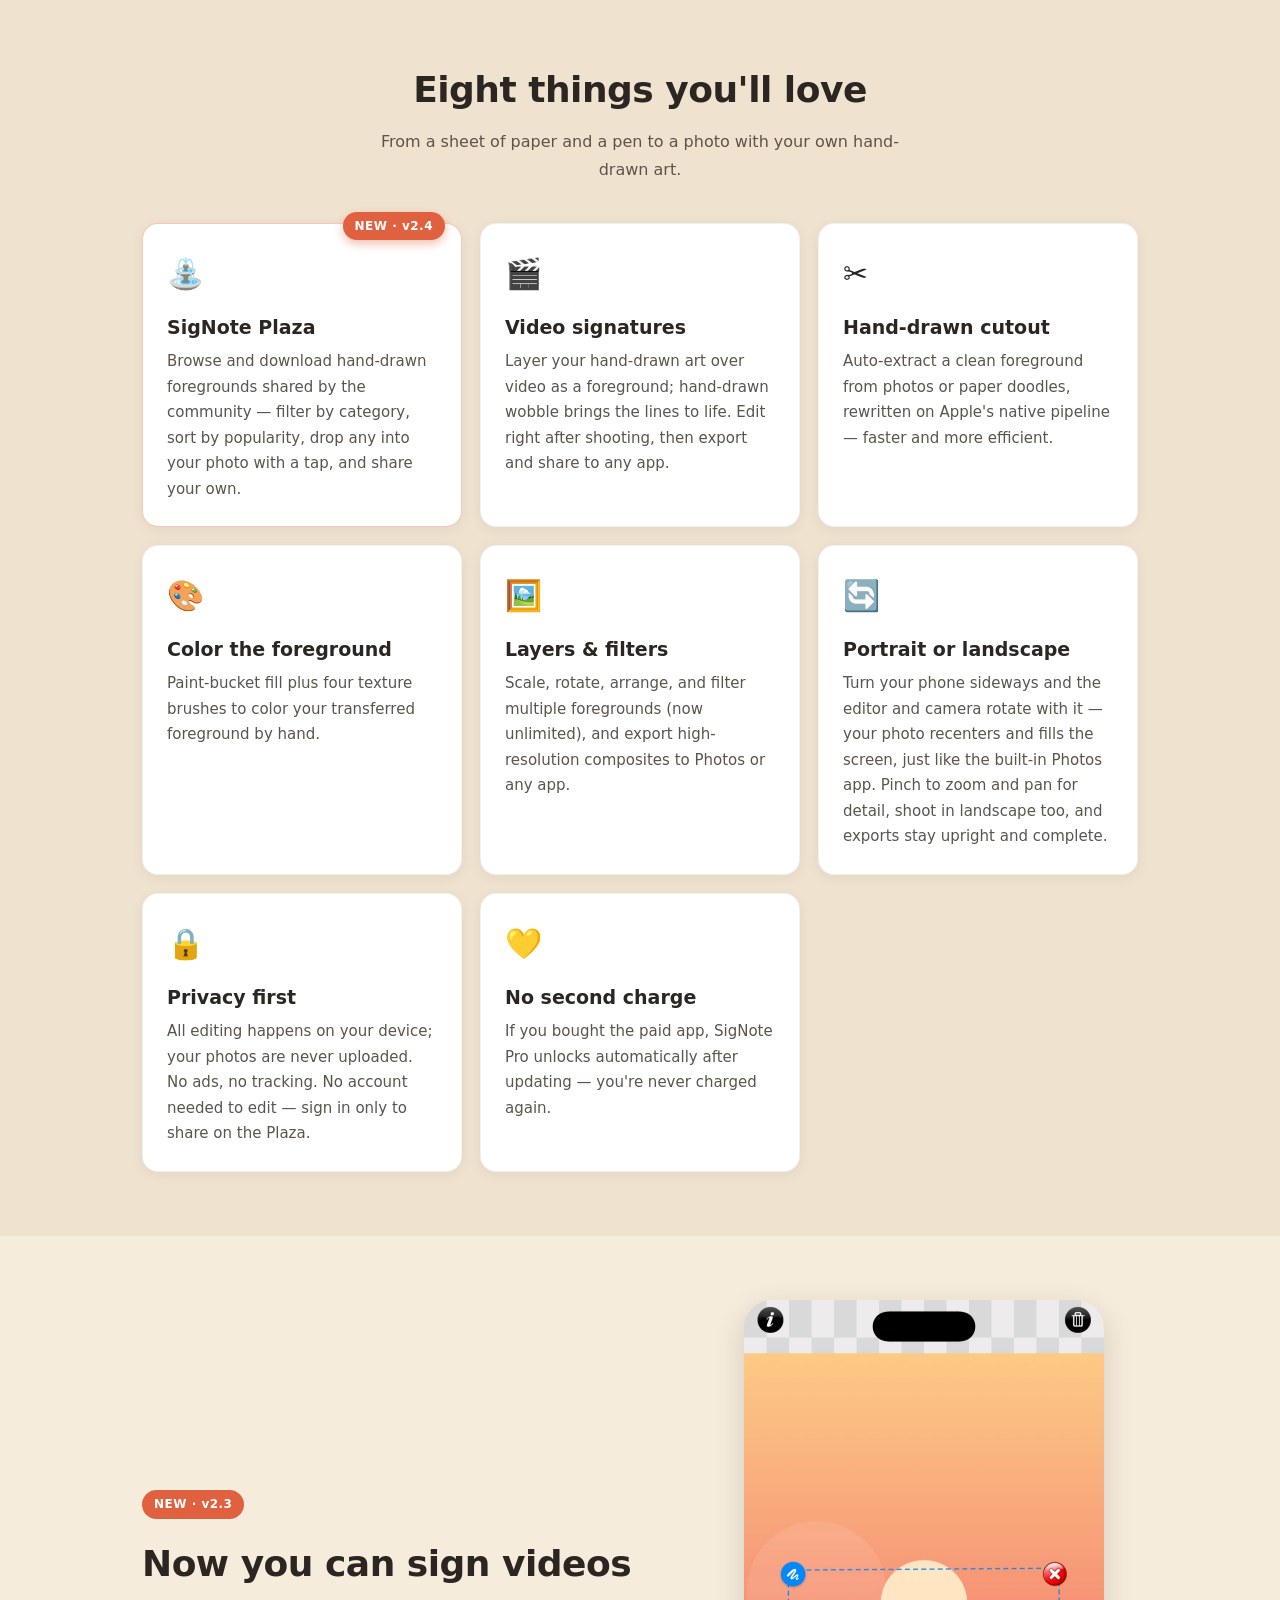
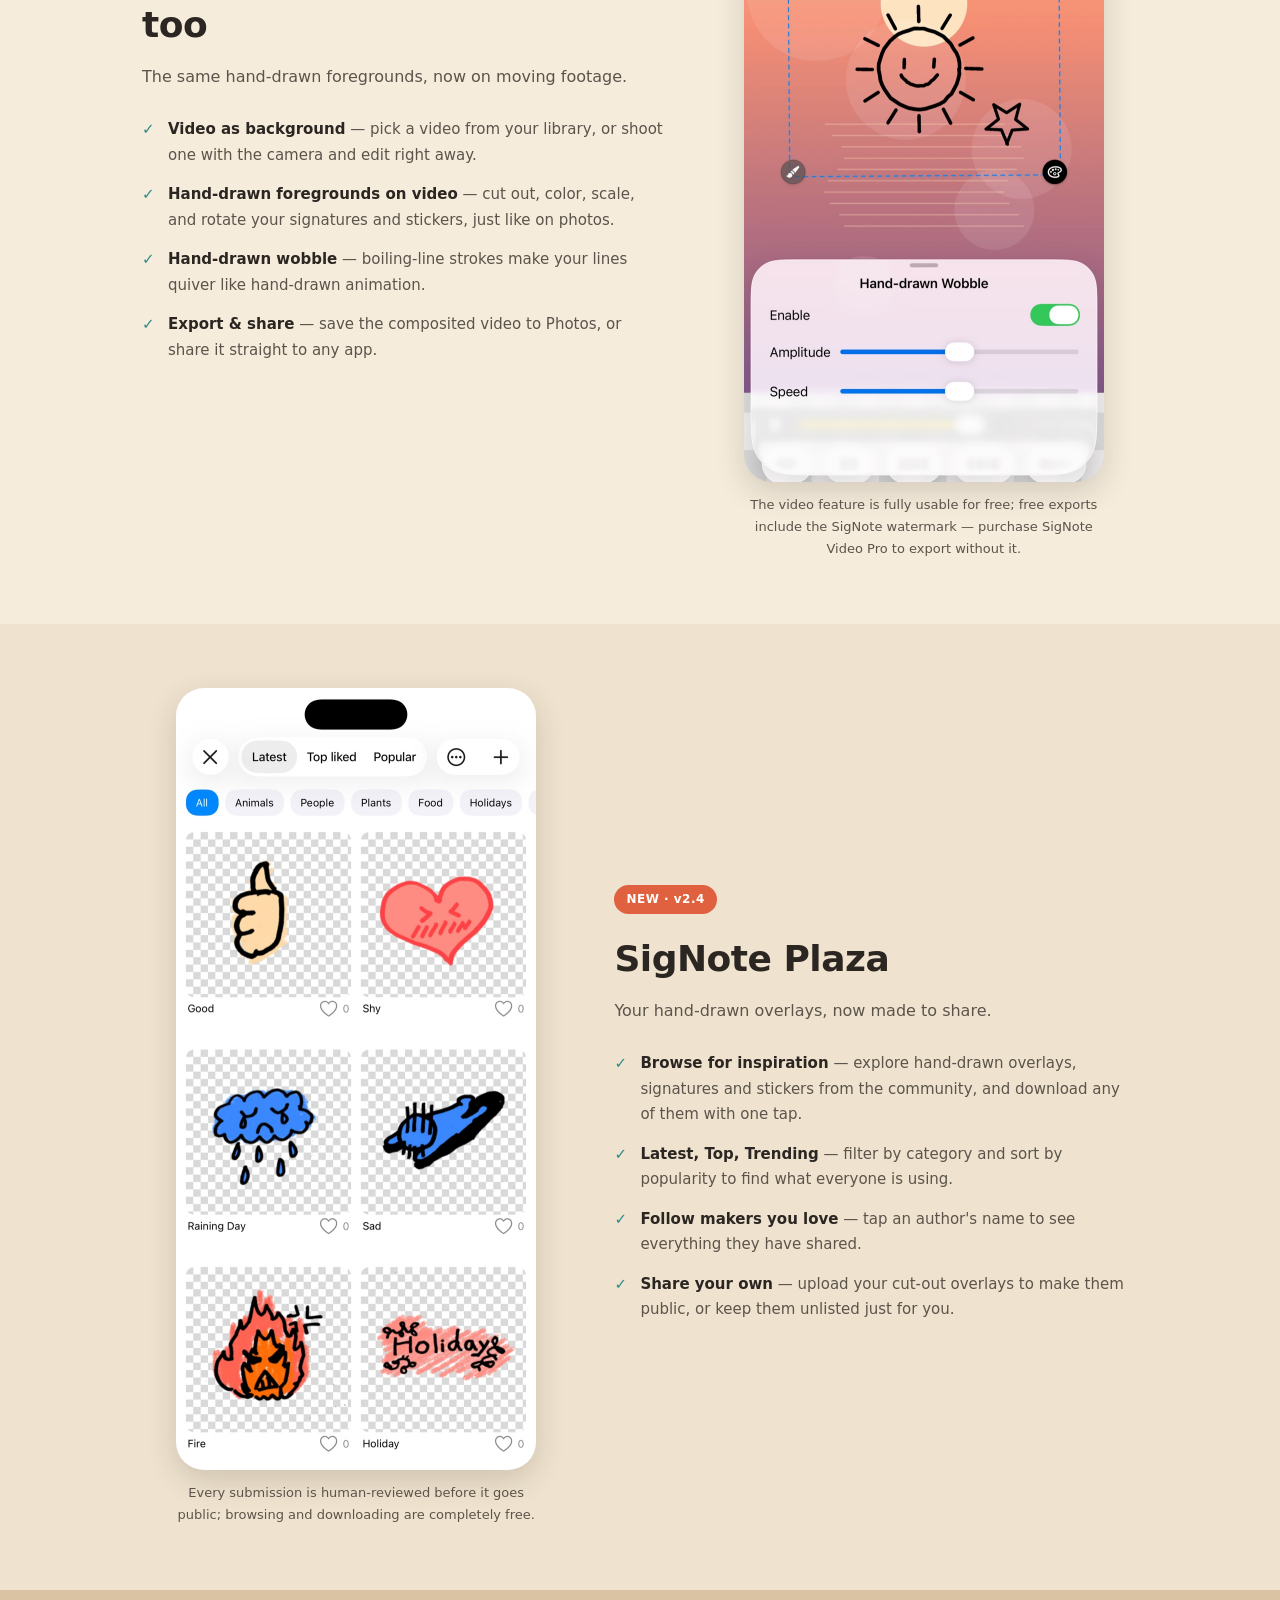
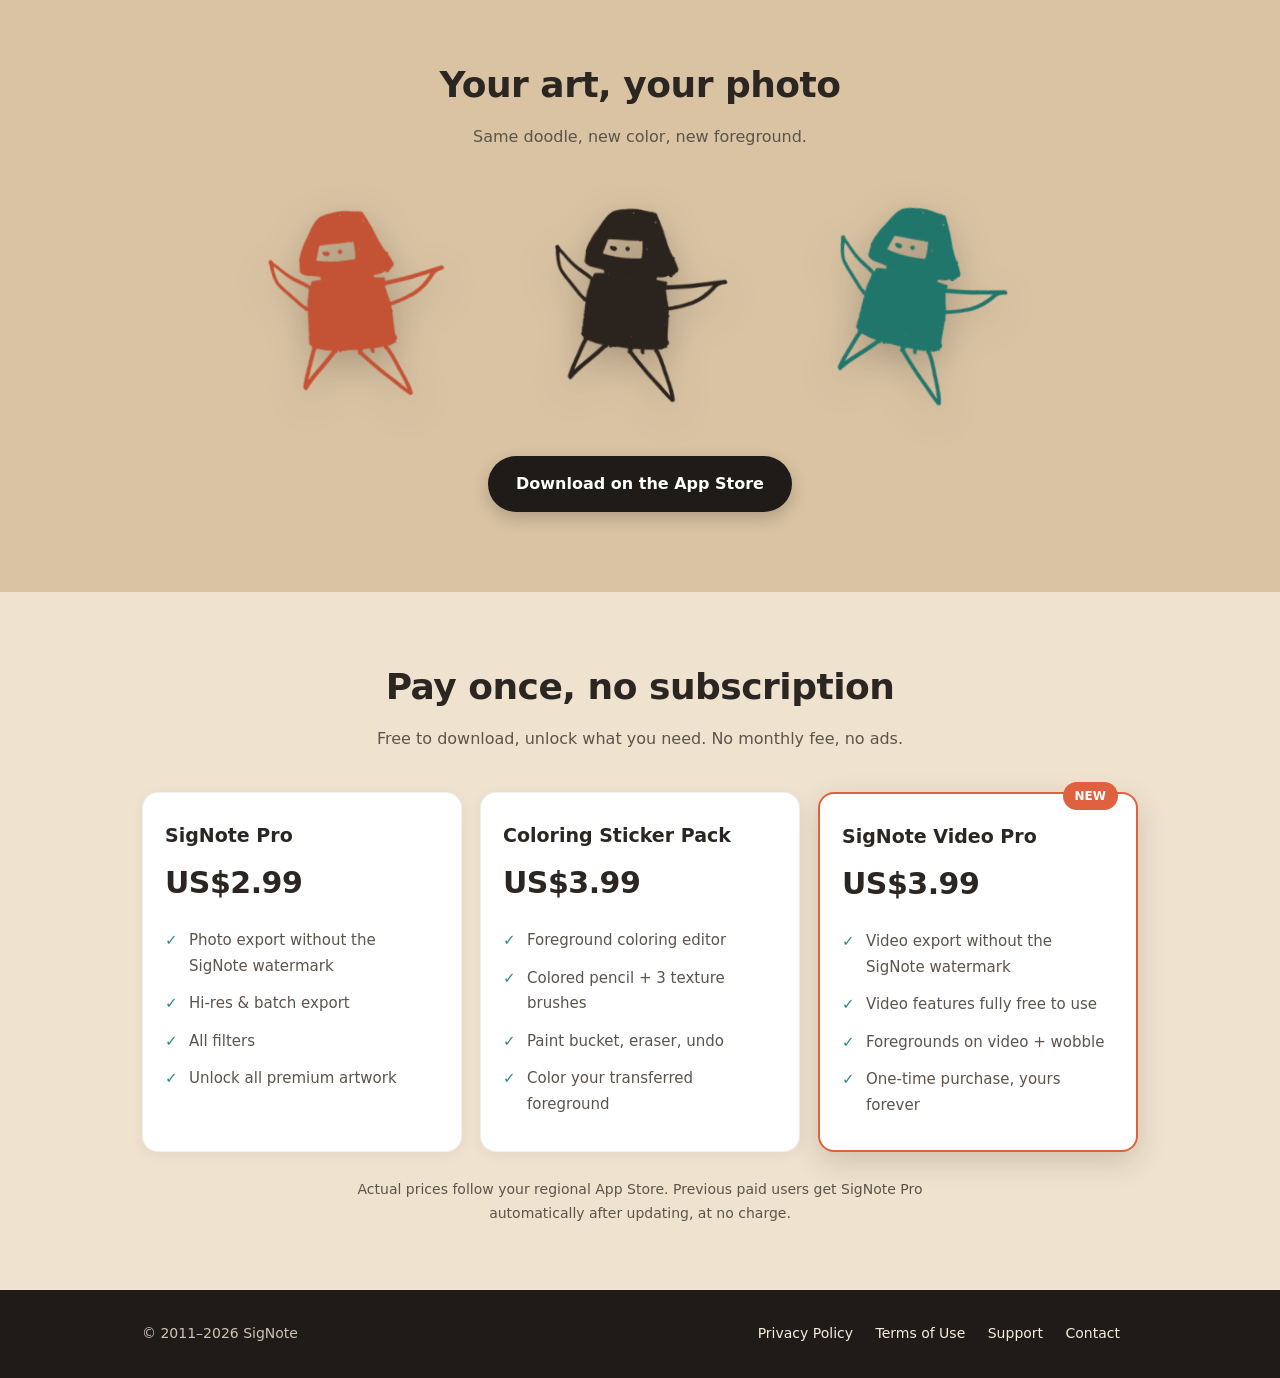
==== commit b9392034: "功能區補 SigNote 廣場卡（八件事）＋帳號陳述同步 v2.4 Co-Authored-By: Claude Opus 4.8 <noreply@anthropic.com>" ====
--- a/index.html
+++ b/index.html
@@ -104,15 +104,16 @@
 <!-- FEATURES -->
 <section class="block tint" id="features">
   <div class="wrap">
-    <h2 data-i18n="feat_h2">你會愛上的七件事</h2>
+    <h2 data-i18n="feat_h2">你會愛上的八件事</h2>
     <p class="sub" data-i18n="feat_sub">從一張紙、一隻筆，到一張有你手繪的照片。</p>
     <div class="features">
-      <div class="card new"><span class="badge-new">NEW · v2.3</span><div class="ic">🎬</div><h3 data-i18n="fv_h">影片簽名</h3><p data-i18n="fv_p">把手繪疊上影片當前景，手繪抖動讓線條活起來；拍完直接編輯，匯出分享到任何 App。</p></div>
+      <div class="card new"><span class="badge-new">NEW · v2.4</span><div class="ic">⛲</div><h3 data-i18n="fp_h">SigNote 廣場</h3><p data-i18n="fp_p">瀏覽、下載社群分享的手繪前景，依分類與人氣挑選，一鍵貼進你的照片；也把你的創作分享給大家。</p></div>
+      <div class="card"><div class="ic">🎬</div><h3 data-i18n="fv_h">影片簽名</h3><p data-i18n="fv_p">把手繪疊上影片當前景，手繪抖動讓線條活起來；拍完直接編輯，匯出分享到任何 App。</p></div>
       <div class="card"><div class="ic">✂️</div><h3 data-i18n="f1_h">手繪去背</h3><p data-i18n="f1_p">照片或紙上塗鴉自動萃取乾淨前景，以 Apple 原生影像管線重寫，更快更省電。</p></div>
       <div class="card"><div class="ic">🎨</div><h3 data-i18n="f2_h">前景上色</h3><p data-i18n="f2_p">油漆桶填色＋四種質感筆刷，為轉印的前景親手上色。</p></div>
       <div class="card"><div class="ic">🖼️</div><h3 data-i18n="f3_h">多層前景與濾鏡</h3><p data-i18n="f3_p">多張前景自由縮放、旋轉、排列、套濾鏡（不再有張數上限），高解析合成輸出到相簿或任何 App。</p></div>
       <div class="card"><div class="ic">🔄</div><h3 data-i18n="f6_h">直向橫向都好編</h3><p data-i18n="f6_p">手機打橫，編輯畫面與相機跟著轉、照片自動置中滿版，像 iOS 內建「相片」一樣自然；雙指縮放、平移看細節，連拍照都能橫拿、所見即所得，成品永遠正立完整。</p></div>
-      <div class="card"><div class="ic">🔒</div><h3 data-i18n="f4_h">隱私優先</h3><p data-i18n="f4_p">編輯全在裝置本機完成，相簿照片不外傳。無帳號、無廣告、無追蹤。</p></div>
+      <div class="card"><div class="ic">🔒</div><h3 data-i18n="f4_h">隱私優先</h3><p data-i18n="f4_p">編輯全在裝置本機完成，相簿照片不外傳。無廣告、無追蹤；編輯不用帳號，廣場分享才需登入。</p></div>
       <div class="card"><div class="ic">💛</div><h3 data-i18n="f5_h">老用戶不二次收費</h3><p data-i18n="f5_p">曾購買付費版的你，更新後自動解鎖 SigNote Pro，永不再收費。</p></div>
     </div>
   </div>
